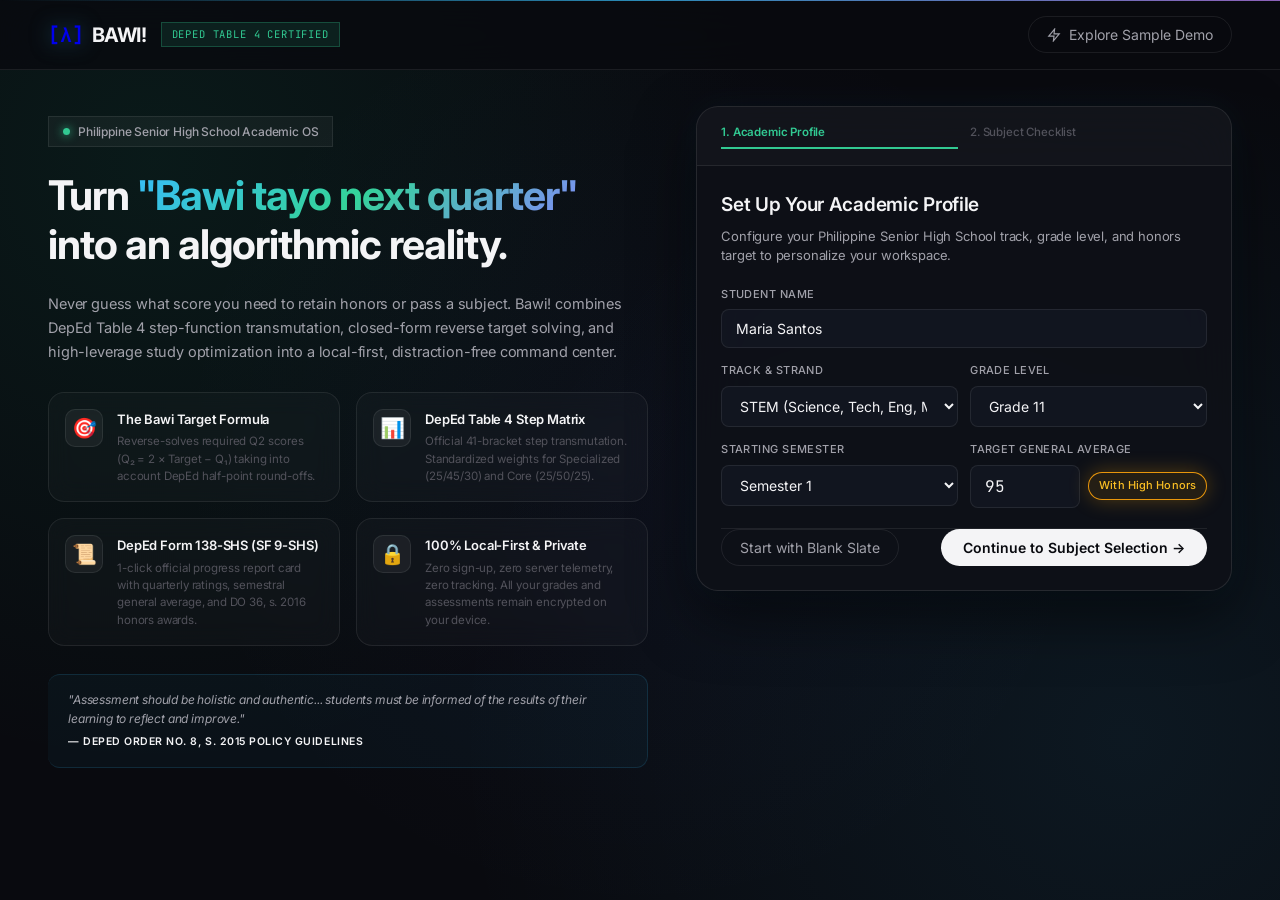
==== Bawi!/welcome.html @ 33895767 "fix(intro): separate welcome page into dedicated welcome.html to eliminate FOUC flash and prevent in" ====
<!DOCTYPE html>
<html lang="en" data-theme="dark">
<head>
  <meta charset="UTF-8">
  <meta name="viewport" content="width=device-width, initial-scale=1.0, maximum-scale=1.0, user-scalable=no">
  <title>Welcome to Bawi! // Philippine Senior High School Academic OS</title>
  <meta name="description" content="Bawi! is a local-first, distraction-free academic operating system for Philippine Senior High School students. Featuring DepEd Table 4 transmutation, target simulation, and honors optimization.">
  <meta name="theme-color" content="#090A0F">

  <!-- Google Fonts: Inter Display, Inter & JetBrains Mono -->
  <link rel="preconnect" href="https://fonts.googleapis.com">
  <link rel="preconnect" href="https://fonts.gstatic.com" crossorigin>
  <link href="https://fonts.googleapis.com/css2?family=Inter:wght@300;400;500;600;700&family=JetBrains+Mono:wght@400;500;600&display=swap" rel="stylesheet">

  <!-- Stylesheets -->
  <link rel="stylesheet" href="css/tokens.css?v=3.1">
  <link rel="stylesheet" href="css/style.css?v=3.1">
  <link rel="manifest" href="manifest.json">
</head>
<body class="intro-active">

  <!-- Top Ambient Prismatic Light Streak -->
  <div class="prismatic-pulse-bar"></div>

  <!-- Standalone Intro Page & Split-Screen Command Center (Concept A) -->
  <div class="intro-page-wrapper" id="introPage" style="position:relative; width:100%; min-height:100vh;">
    <!-- Top Navbar inside Intro -->
    <header class="intro-navbar">
      <div class="intro-brand-row">
        <a href="welcome.html" class="intro-logo-pill" style="text-decoration:none;">
          <span class="symbol">[λ]</span>
          <span class="brand-title">Bawi!</span>
        </a>
        <span class="intro-deped-tag">DepEd Table 4 Certified</span>
      </div>

      <div class="intro-nav-actions">
        <button class="btn-ghost" onclick="WelcomeApp.exploreDemo()" title="Load Maria Santos (STEM Track) sample workspace">
          <svg width="14" height="14" viewBox="0 0 24 24" fill="none" stroke="currentColor" stroke-width="2"><polygon points="13 2 3 14 12 14 11 22 21 10 12 10 13 2"/></svg>
          <span>Explore Sample Demo</span>
        </button>
        <button class="btn-primary" id="introReturnToDashboardBtn" style="display:none;" onclick="WelcomeApp.returnToDashboard()">
          <span>Return to Dashboard →</span>
        </button>
      </div>
    </header>

    <!-- Split-Screen Body Container -->
    <main class="intro-split-container">
      <!-- Left Pane: Brand, Value Pillars, & Pedagogical Context -->
      <section class="intro-left-pane">
        <div class="intro-hero-badge">
          <span class="pulse-dot"></span>
          <span>Philippine Senior High School Academic OS</span>
        </div>

        <h1 class="intro-hero-title">
          Turn <span class="gradient-text">"Bawi tayo next quarter"</span> into an algorithmic reality.
        </h1>

        <p class="intro-hero-desc">
          Never guess what score you need to retain honors or pass a subject. Bawi! combines DepEd Table 4 step-function transmutation, closed-form reverse target solving, and high-leverage study optimization into a local-first, distraction-free command center.
        </p>

        <!-- 4 Key Pillars Grid -->
        <div class="intro-features-grid">
          <div class="intro-feature-card">
            <div class="intro-feature-icon">🎯</div>
            <div class="intro-feature-content">
              <div class="intro-feature-title">The Bawi Target Formula</div>
              <div class="intro-feature-text">
                Reverse-solves required Q2 scores (Q₂ = 2 × Target − Q₁) taking into account DepEd half-point round-offs.
              </div>
            </div>
          </div>

          <div class="intro-feature-card">
            <div class="intro-feature-icon">📊</div>
            <div class="intro-feature-content">
              <div class="intro-feature-title">DepEd Table 4 Step Matrix</div>
              <div class="intro-feature-text">
                Official 41-bracket step transmutation. Standardized weights for Specialized (25/45/30) and Core (25/50/25).
              </div>
            </div>
          </div>

          <div class="intro-feature-card">
            <div class="intro-feature-icon">📜</div>
            <div class="intro-feature-content">
              <div class="intro-feature-title">DepEd Form 138-SHS (SF 9-SHS)</div>
              <div class="intro-feature-text">
                1-click official progress report card with quarterly ratings, semestral general average, and DO 36, s. 2016 honors awards.
              </div>
            </div>
          </div>

          <div class="intro-feature-card">
            <div class="intro-feature-icon">🔒</div>
            <div class="intro-feature-content">
              <div class="intro-feature-title">100% Local-First & Private</div>
              <div class="intro-feature-text">
                Zero sign-up, zero server telemetry, zero tracking. All your grades and assessments remain encrypted on your device.
              </div>
            </div>
          </div>
        </div>

        <!-- DepEd Policy Citation Card -->
        <div class="intro-quote-card">
          <div class="intro-quote-text">
            "Assessment should be holistic and authentic... students must be informed of the results of their learning to reflect and improve."
          </div>
          <div class="intro-quote-author">— DepEd Order No. 8, s. 2015 Policy Guidelines</div>
        </div>
      </section>

      <!-- Right Pane: Integrated Setup Console -->
      <section class="intro-right-pane">
        <div class="intro-wizard-card">
          <!-- Step Progress Tabs -->
          <div class="onboarding-progress-bar">
            <div class="onboarding-step-indicator active" id="onboardingStepIndicator1" onclick="WelcomeApp.goToStep(1)">1. Academic Profile</div>
            <div class="onboarding-step-indicator" id="onboardingStepIndicator2" onclick="WelcomeApp.goToStep(2)">2. Subject Checklist</div>
          </div>

          <!-- Step 1: Profile & Strand Selection -->
          <div class="onboarding-step-content" id="onboardingStep1">
            <div class="onboarding-header">
              <h2 class="onboarding-title">Set Up Your Academic Profile</h2>
              <p class="onboarding-subtitle">Configure your Philippine Senior High School track, grade level, and honors target to personalize your workspace.</p>
            </div>

            <div class="form-group" style="margin-bottom:14px;">
              <label class="form-label">Student Name</label>
              <input type="text" class="form-input" id="onboardStudentName" placeholder="e.g. Maria Santos" value="Maria Santos">
            </div>

            <div style="display:grid; grid-template-columns: 1fr 1fr; gap:12px; margin-bottom:14px;">
              <div class="form-group">
                <label class="form-label">Track & Strand</label>
                <select class="form-select" id="onboardStrandSelect" onchange="WelcomeApp.onStrandChange()">
                  <option value="STEM">STEM (Science, Tech, Eng, Math)</option>
                  <option value="ABM">ABM (Accountancy, Business & Management)</option>
                  <option value="HUMSS">HUMSS (Humanities & Social Sciences)</option>
                  <option value="GAS">GAS (General Academic Strand)</option>
                  <option value="TVL">TVL (Technical-Vocational-Livelihood)</option>
                  <option value="Arts">Arts and Design Track</option>
                  <option value="Sports">Sports Track</option>
                </select>
              </div>
              <div class="form-group">
                <label class="form-label">Grade Level</label>
                <select class="form-select" id="onboardGradeLevel">
                  <option value="Grade 11">Grade 11</option>
                  <option value="Grade 12">Grade 12</option>
                </select>
              </div>
            </div>

            <div style="display:grid; grid-template-columns: 1fr 1fr; gap:12px; margin-bottom:18px;">
              <div class="form-group">
                <label class="form-label">Starting Semester</label>
                <select class="form-select" id="onboardSemesterSelect" onchange="WelcomeApp.onStrandChange()">
                  <option value="Semester 1">Semester 1</option>
                  <option value="Semester 2">Semester 2</option>
                </select>
              </div>
              <div class="form-group">
                <label class="form-label">Target General Average</label>
                <div style="display:flex; gap:8px; align-items:center;">
                  <input type="number" class="form-input mono-input" id="onboardTargetAverage" min="75" max="100" step="0.5" value="95" oninput="WelcomeApp.updateHonorsPreview()">
                  <span class="honors-badge-pill badge-high-honors" id="onboardHonorsBadge" style="font-size:11px; white-space:nowrap; padding:4px 10px;">With High Honors</span>
                </div>
              </div>
            </div>

            <div class="modal-footer" style="padding:0; margin-top:20px; display:flex; justify-content:space-between; align-items:center;">
              <button class="btn-ghost" onclick="WelcomeApp.startBlank()">Start with Blank Slate</button>
              <button class="btn-primary" onclick="WelcomeApp.goToStep(2)">
                Continue to Subject Selection →
              </button>
            </div>
          </div>

          <!-- Step 2: Multi-Select Subject Checklist -->
          <div class="onboarding-step-content" id="onboardingStep2" style="display:none;">
            <div class="onboarding-header">
              <div style="display:flex; justify-content:space-between; align-items:flex-start; flex-wrap:wrap; gap:12px;">
                <div>
                  <h2 class="onboarding-title">Select Your Enrolled Subjects</h2>
                  <p class="onboarding-subtitle">Check off only the subjects on your school schedule. Official DepEd weights will apply automatically.</p>
                </div>
                <div class="onboarding-selected-badge" id="onboardingSelectedCounter">
                  <span id="onboardingSelectedCount">0</span> Subjects Selected
                </div>
              </div>
            </div>

            <!-- Filter & Search Toolbar -->
            <div class="checklist-toolbar">
              <div class="checklist-search-box">
                <svg width="14" height="14" viewBox="0 0 24 24" fill="none" stroke="currentColor" stroke-width="2"><circle cx="11" cy="11" r="8"/><path d="m21 21-4.35-4.35"/></svg>
                <input type="text" class="checklist-search-input" id="onboardingChecklistSearch" placeholder="Filter subjects (e.g. 'Calculus', 'Oral', 'Science')..." oninput="WelcomeApp.filterChecklist()">
              </div>
              <div style="display:flex; gap:8px;">
                <button class="btn-ghost" style="font-size:11.5px; padding:4px 10px;" onclick="WelcomeApp.selectStrandRecommended()">Select Strand Typical Load</button>
                <button class="btn-ghost" style="font-size:11.5px; padding:4px 10px;" onclick="WelcomeApp.clearAllChecklist()">Clear All</button>
              </div>
            </div>

            <!-- Checklist scroll container -->
            <div class="checklist-scroll-area" id="onboardingChecklistContainer">
              <!-- Populated dynamically: Specialized, Core, Applied -->
            </div>

            <!-- Custom Subject Quick-Add Drawer -->
            <div class="custom-subject-drawer" id="onboardCustomDrawer">
              <button class="custom-subject-toggle-btn" onclick="WelcomeApp.toggleCustomDrawer()">
                <span>+ Add Institutional / School-Specific Subject</span>
                <span id="customDrawerArrow">▼</span>
              </button>
              <div class="custom-subject-form" id="onboardCustomForm" style="display:none; margin-top:10px;">
                <div style="display:grid; grid-template-columns: 2fr 1fr; gap:10px; margin-bottom:8px;">
                  <input type="text" class="form-input" id="onboardCustomName" placeholder="Subject Name (e.g. Christian Living / Robotics)">
                  <select class="form-select" id="onboardCustomClassification">
                    <option value="Specialized">Specialized (25/45/30)</option>
                    <option value="Core">Core Curriculum (25/50/25)</option>
                    <option value="Applied">Applied Track (25/50/25)</option>
                  </select>
                </div>
                <button class="btn-ghost" style="font-size:11px; padding:4px 12px;" onclick="WelcomeApp.addCustomSubject()">+ Add to Checklist</button>
              </div>
            </div>

            <div class="modal-footer" style="padding:0; margin-top:20px; display:flex; justify-content:space-between; align-items:center;">
              <button class="btn-ghost" onclick="WelcomeApp.goToStep(1)">← Back to Profile</button>
              <button class="btn-primary" id="onboardSubmitBtn" onclick="WelcomeApp.launchOS()">
                Launch Academic OS 🚀
              </button>
            </div>
          </div>
        </div>
      </section>
    </main>
  </div>

  <!-- Toast Notification Container -->
  <div class="toast-container" id="toastContainer"></div>

  <!-- Scripts -->
  <script src="js/deped-data.js"></script>
  <script src="js/store.js"></script>
  <script src="js/audio.js"></script>
  <script src="js/welcome.js"></script>
</body>
</html>
---- Bawi!/css/tokens.css ----
/* ==========================================================================
   LUMINA // Senior High School Target Grade & Transmuted Grade OS
   Design System Tokens — Linear & Attio-Inspired Hyper-Minimalism
   ========================================================================== */

:root {
  /* Canvas & Glass Surfaces (Dark Mode Default) */
  --canvas-base: #090A0F;
  --canvas-surface: #0e1017;
  --glass-panel: rgba(18, 20, 29, 0.65);
  --glass-card: rgba(26, 29, 42, 0.45);
  --glass-card-hover: rgba(36, 40, 58, 0.60);
  --glass-elevated: rgba(30, 34, 50, 0.75);
  --glass-subtle: rgba(255, 255, 255, 0.03);
  
  /* 1px Hairline Borders */
  --border-hairline: rgba(255, 255, 255, 0.08);
  --border-hairline-hover: rgba(255, 255, 255, 0.16);
  --border-hairline-focus: rgba(255, 255, 255, 0.28);
  --border-subtle: rgba(255, 255, 255, 0.04);
  
  /* Typography Colors */
  --text-primary: #F4F4F6;
  --text-secondary: #A1A1AA;
  --text-tertiary: #52525B;
  --text-quaternary: #3F3F46;
  --text-inverse: #090A0F;

  /* Component Accents (DepEd SHS Tripartite Grading) */
  --ww-accent: rgba(96, 165, 250, 0.95);
  --ww-accent-glow: rgba(96, 165, 250, 0.25);
  --ww-accent-bg: rgba(96, 165, 250, 0.10);
  --ww-accent-border: rgba(96, 165, 250, 0.25);

  --pt-accent: rgba(168, 85, 247, 0.95);
  --pt-accent-glow: rgba(168, 85, 247, 0.25);
  --pt-accent-bg: rgba(168, 85, 247, 0.10);
  --pt-accent-border: rgba(168, 85, 247, 0.25);

  --qa-accent: rgba(244, 63, 94, 0.95);
  --qa-accent-glow: rgba(244, 63, 94, 0.25);
  --qa-accent-bg: rgba(244, 63, 94, 0.10);
  --qa-accent-border: rgba(244, 63, 94, 0.25);

  /* Status & Honors Accents */
  --status-emerald: rgba(52, 211, 153, 0.95);
  --status-emerald-glow: rgba(52, 211, 153, 0.30);
  --status-emerald-bg: rgba(52, 211, 153, 0.10);

  --status-amber: rgba(245, 158, 11, 0.95);
  --status-amber-glow: rgba(245, 158, 11, 0.30);
  --status-amber-bg: rgba(245, 158, 11, 0.10);

  --status-rose: rgba(244, 63, 94, 0.95);
  --status-rose-glow: rgba(244, 63, 94, 0.30);
  --status-rose-bg: rgba(244, 63, 94, 0.10);

  --status-opal-1: #38bdf8;
  --status-opal-2: #c084fc;
  --status-opal-3: #f472b6;

  --blur-panel: blur(20px) saturate(180%);
  --blur-card: blur(16px) saturate(180%);
  --blur-modal: blur(16px) saturate(180%);

  /* Border Radii */
  --radius-xs: 4px;
  --radius-sm: 8px;
  --radius-md: 12px;
  --radius-lg: 16px;
  --radius-xl: 22px;
  --radius-pill: 9999px;

  /* Typography Scales */
  --font-sans: 'Inter', -apple-system, BlinkMacSystemFont, "Segoe UI", Roboto, sans-serif;
  --font-display: 'Inter Display', 'Inter', -apple-system, sans-serif;
  --font-mono: 'Geist Mono', 'JetBrains Mono', ui-monospace, SFMono-Regular, monospace;

  /* Spring Physics Timing */
  --spring-micro: all 0.22s cubic-bezier(0.16, 1, 0.3, 1);
  --spring-smooth: all 0.35s cubic-bezier(0.16, 1, 0.3, 1);
  --spring-modal: transform 0.4s cubic-bezier(0.16, 1, 0.3, 1), opacity 0.3s ease;
  
  /* Shadow Elevation */
  --shadow-subtle: 0 4px 20px -2px rgba(0, 0, 0, 0.35);
  --shadow-elevated: 0 12px 36px -4px rgba(0, 0, 0, 0.55);
  --shadow-bloom: 0 0 30px rgba(52, 211, 153, 0.35);
}

/* Light Theme Variables (Crystalline Clean Alabaster) */
[data-theme="light"] {
  --canvas-base: #F8F9FC;
  --canvas-surface: #EFF1F7;
  --glass-panel: rgba(255, 255, 255, 0.80);
  --glass-card: rgba(255, 255, 255, 0.65);
  --glass-card-hover: rgba(255, 255, 255, 0.90);
  --glass-elevated: rgba(255, 255, 255, 0.95);
  --glass-subtle: rgba(0, 0, 0, 0.02);

  --border-hairline: rgba(0, 0, 0, 0.08);
  --border-hairline-hover: rgba(0, 0, 0, 0.16);
  --border-hairline-focus: rgba(0, 0, 0, 0.28);
  --border-subtle: rgba(0, 0, 0, 0.04);

  --text-primary: #0F1117;
  --text-secondary: #52525B;
  --text-tertiary: #A1A1AA;
  --text-quaternary: #D4D4D8;
  --text-inverse: #F4F4F6;

  --ww-accent: rgba(37, 99, 235, 0.95);
  --ww-accent-glow: rgba(37, 99, 235, 0.18);
  --ww-accent-bg: rgba(37, 99, 235, 0.08);
  --ww-accent-border: rgba(37, 99, 235, 0.20);

  --pt-accent: rgba(147, 51, 234, 0.95);
  --pt-accent-glow: rgba(147, 51, 234, 0.18);
  --pt-accent-bg: rgba(147, 51, 234, 0.08);
  --pt-accent-border: rgba(147, 51, 234, 0.20);

  --qa-accent: rgba(225, 29, 72, 0.95);
  --qa-accent-glow: rgba(225, 29, 72, 0.18);
  --qa-accent-bg: rgba(225, 29, 72, 0.08);
  --qa-accent-border: rgba(225, 29, 72, 0.20);

  --status-emerald: rgba(16, 185, 129, 0.95);
  --status-emerald-glow: rgba(16, 185, 129, 0.20);
  --status-emerald-bg: rgba(16, 185, 129, 0.08);

  --status-amber: rgba(217, 119, 6, 0.95);
  --status-amber-glow: rgba(217, 119, 6, 0.20);
  --status-amber-bg: rgba(217, 119, 6, 0.08);

  --status-rose: rgba(225, 29, 72, 0.95);
  --status-rose-glow: rgba(225, 29, 72, 0.20);
  --status-rose-bg: rgba(225, 29, 72, 0.08);

  --shadow-subtle: 0 4px 20px -2px rgba(0, 0, 0, 0.06);
  --shadow-elevated: 0 12px 36px -4px rgba(0, 0, 0, 0.12);
  --shadow-bloom: 0 0 25px rgba(16, 185, 129, 0.25);
}
---- Bawi!/css/style.css ----
/* ==========================================================================
   LUMINA // Core Stylesheet
   Linear & Attio-Inspired Hyper-Minimalism, Frosted Glass, 1px Hairlines
   ========================================================================== */

@import url('./tokens.css');

/* Universal Reset & Optical Polish */
*, *::before, *::after {
  box-sizing: border-box;
  margin: 0;
  padding: 0;
  -webkit-font-smoothing: antialiased;
  -moz-osx-font-smoothing: grayscale;
}

html, body {
  background-color: var(--canvas-base);
  color: var(--text-primary);
  font-family: var(--font-sans);
  font-size: 16px;
  line-height: 1.6;
  font-weight: 400;
  min-height: 100vh;
  letter-spacing: -0.01em;
  overflow-x: hidden;
  transition: background-color 0.3s ease, color 0.3s ease;
}

/* Custom Sleek Scrollbar */
* {
  scrollbar-width: thin;
  scrollbar-color: rgba(255, 255, 255, 0.16) transparent;
}

::-webkit-scrollbar {
  width: 8px;
  height: 8px;
}

::-webkit-scrollbar-track {
  background: transparent;
}

::-webkit-scrollbar-thumb {
  background: rgba(255, 255, 255, 0.16);
  border-radius: var(--radius-pill);
}

::-webkit-scrollbar-thumb:hover {
  background: rgba(255, 255, 255, 0.32);
}

/* Background Subtle Mesh Glow */
body::before {
  content: '';
  position: fixed;
  top: 0;
  left: 50%;
  transform: translateX(-50%);
  width: 1000px;
  height: 500px;
  background: radial-gradient(circle at 50% 0%, rgba(96, 165, 250, 0.05) 0%, rgba(168, 85, 247, 0.04) 40%, transparent 80%);
  pointer-events: none;
  z-index: 0;
}

/* Ambient Prismatic Top Pulse Streak */
.prismatic-pulse-bar {
  position: fixed;
  top: 0;
  left: 0;
  right: 0;
  height: 1px;
  background: linear-gradient(90deg, transparent, rgba(56, 189, 248, 0.9), rgba(192, 132, 252, 0.9), rgba(244, 114, 182, 0.9), transparent);
  background-size: 200% 100%;
  animation: pulseStreak 4s linear infinite;
  z-index: 9999;
  opacity: 0.8;
}

@keyframes pulseStreak {
  0% { background-position: 100% 0; }
  100% { background-position: -100% 0; }
}

/* Base Typographic Hierarchy */
h1, h2, h3, h4, .font-display {
  font-family: var(--font-display);
  font-weight: 300;
  letter-spacing: -0.025em;
  color: var(--text-primary);
}

.mono {
  font-family: var(--font-mono);
  font-feature-settings: "tnum" 1, "zero" 1;
}

/* ==========================================================================
   Header & Glass Navigation Shell
   ========================================================================== */

.app-shell {
  display: flex;
  flex-direction: column;
  min-height: 100vh;
  position: relative;
  z-index: 1;
}

.top-header {
  position: sticky;
  top: 0;
  height: 48px;
  background: var(--glass-panel);
  backdrop-filter: var(--blur-panel);
  -webkit-backdrop-filter: var(--blur-panel);
  border-bottom: 1px solid var(--border-hairline);
  display: flex;
  align-items: center;
  justify-content: space-between;
  padding: 0 24px;
  z-index: 100;
}

.header-left {
  display: flex;
  align-items: center;
  gap: 12px;
}

.brand-monogram {
  font-family: var(--font-display);
  font-weight: 300;
  font-size: 18px;
  color: var(--text-primary);
  display: flex;
  align-items: center;
  gap: 6px;
  cursor: pointer;
  user-select: none;
}

.brand-monogram .symbol {
  color: var(--status-emerald);
  font-weight: 400;
}

.brand-title {
  font-size: 12px;
  font-weight: 400;
  letter-spacing: 0.08em;
  text-transform: uppercase;
  color: var(--text-secondary);
}

.header-divider {
  width: 1px;
  height: 14px;
  background: var(--border-hairline);
}

.semester-badge {
  font-size: 11px;
  color: var(--text-secondary);
  background: var(--glass-subtle);
  border: 1px solid var(--border-subtle);
  padding: 2px 8px;
  border-radius: var(--radius-pill);
  cursor: pointer;
  transition: var(--spring-micro);
}

.semester-badge:hover {
  color: var(--text-primary);
  border-color: var(--border-hairline-hover);
}

/* Navigation Segmented Glass Pill Bar */
.nav-pill-container {
  display: flex;
  align-items: center;
  background: var(--glass-card);
  border: 1px solid var(--border-hairline);
  padding: 2px;
  border-radius: var(--radius-pill);
  position: relative;
}

.nav-tab-btn {
  background: transparent;
  border: none;
  color: var(--text-secondary);
  font-family: var(--font-sans);
  font-size: 12px;
  font-weight: 400;
  padding: 5px 14px;
  border-radius: var(--radius-pill);
  cursor: pointer;
  transition: var(--spring-micro);
  position: relative;
  z-index: 2;
  white-space: nowrap;
  display: flex;
  align-items: center;
  gap: 6px;
}

.nav-tab-btn:hover {
  color: var(--text-primary);
}

.nav-tab-btn.active {
  color: var(--text-primary);
  font-weight: 500;
}

.nav-pill-indicator {
  position: absolute;
  top: 2px;
  bottom: 2px;
  background: var(--glass-card-hover);
  border: 1px solid var(--border-hairline-hover);
  border-radius: var(--radius-pill);
  transition: var(--spring-smooth);
  z-index: 1;
  pointer-events: none;
}

/* Header Right Actions */
.header-right {
  display: flex;
  align-items: center;
  gap: 10px;
}

.header-badge {
  font-size: 11px;
  padding: 3px 10px;
  border-radius: var(--radius-pill);
  background: var(--glass-subtle);
  border: 1px solid var(--border-hairline);
  color: var(--text-secondary);
  display: flex;
  align-items: center;
  gap: 6px;
  cursor: pointer;
  transition: var(--spring-micro);
}

.header-badge:hover {
  color: var(--text-primary);
  border-color: var(--border-hairline-hover);
}

.header-badge .dot {
  width: 6px;
  height: 6px;
  border-radius: 50%;
  background: var(--status-emerald);
}

.icon-btn {
  width: 28px;
  height: 28px;
  border-radius: 50%;
  background: var(--glass-subtle);
  border: 1px solid var(--border-hairline);
  color: var(--text-secondary);
  display: flex;
  align-items: center;
  justify-content: center;
  cursor: pointer;
  transition: var(--spring-micro);
  padding: 0;
}

.icon-btn:hover {
  background: var(--glass-card-hover);
  color: var(--text-primary);
  border-color: var(--border-hairline-hover);
  transform: scale(1.04);
}

.cmd-k-trigger {
  font-family: var(--font-mono);
  font-size: 11px;
  background: var(--glass-subtle);
  border: 1px solid var(--border-hairline);
  color: var(--text-secondary);
  padding: 3px 8px;
  border-radius: var(--radius-sm);
  cursor: pointer;
  display: flex;
  align-items: center;
  gap: 6px;
  transition: var(--spring-micro);
}

.cmd-k-trigger:hover {
  color: var(--text-primary);
  border-color: var(--border-hairline-hover);
}

.cmd-k-trigger kbd {
  font-size: 10px;
  background: rgba(255, 255, 255, 0.08);
  padding: 1px 4px;
  border-radius: 3px;
}

/* ==========================================================================
   Main View Container & Layout
   ========================================================================== */

.main-content {
  flex: 1;
  min-width: 0;
  width: 100%;
  box-sizing: border-box;
  padding: 32px 32px 64px;
}

.tab-view {
  display: none;
  width: 100%;
  max-width: 1680px;
  margin: 0 auto;
  animation: fadeIn 0.3s cubic-bezier(0.16, 1, 0.3, 1);
}

.tab-view.active {
  display: block;
}

@keyframes fadeIn {
  from {
    opacity: 0;
    transform: translateY(4px);
  }
  to {
    opacity: 1;
    transform: translateY(0);
  }
}

/* Common Section Header */
.section-header-row {
  display: flex;
  align-items: flex-end;
  justify-content: space-between;
  margin-bottom: 28px;
  gap: 16px;
}

.section-title {
  font-size: 32px;
  font-weight: 500;
  letter-spacing: -0.025em;
  color: var(--text-primary);
  display: flex;
  align-items: center;
  gap: 12px;
}

.section-subtitle {
  font-size: 16px;
  color: var(--text-secondary);
  margin-top: 6px;
  font-weight: 400;
}

/* Glass Surface Cards */
.glass-card {
  background: var(--glass-card);
  backdrop-filter: var(--blur-card);
  -webkit-backdrop-filter: var(--blur-card);
  border: 1px solid var(--border-hairline);
  border-radius: var(--radius-lg);
  padding: 24px;
  position: relative;
  transition: var(--spring-micro);
}

.glass-card.interactive:hover {
  background: var(--glass-card-hover);
  border-color: var(--border-hairline-hover);
  transform: translateY(-2px) scale(1.004);
  box-shadow: var(--shadow-subtle);
}

/* ==========================================================================
   Tab 1: Executive Analytics Dashboard
   ========================================================================== */

.dashboard-hero-grid {
  display: grid;
  grid-template-columns: 1.4fr 1fr;
  gap: 20px;
  margin-bottom: 24px;
}

.hero-gpa-card {
  display: flex;
  flex-direction: column;
  justify-content: space-between;
  padding: 32px;
  position: relative;
  overflow: hidden;
}

.hero-gpa-card::after {
  content: '';
  position: absolute;
  top: -60px;
  right: -60px;
  width: 220px;
  height: 220px;
  background: radial-gradient(circle, var(--status-emerald-glow) 0%, transparent 70%);
  pointer-events: none;
  filter: blur(20px);
}

.hero-metric-label {
  font-size: 13px;
  font-weight: 500;
  text-transform: uppercase;
  letter-spacing: 0.08em;
  color: var(--text-secondary);
  display: flex;
  align-items: center;
  justify-content: space-between;
}

.hero-gpa-number-row {
  display: flex;
  align-items: baseline;
  gap: 18px;
  margin: 18px 0 24px;
}

.display-hero-gpa {
  font-family: var(--font-display);
  font-size: 60px;
  font-weight: 400;
  line-height: 1;
  letter-spacing: -0.04em;
  color: var(--text-primary);
}

.initial-gpa-readout {
  font-size: 16px;
  color: var(--text-secondary);
  font-family: var(--font-mono);
}

.initial-gpa-readout span {
  color: var(--text-primary);
}

/* Honors Distinction Badges */
.honors-badge-pill {
  display: inline-flex;
  align-items: center;
  gap: 10px;
  padding: 8px 18px;
  border-radius: var(--radius-pill);
  font-size: 14px;
  font-weight: 500;
  letter-spacing: 0.01em;
  border: 1px solid var(--border-hairline);
  background: var(--glass-subtle);
  transition: var(--spring-smooth);
}

.honors-badge-pill.badge-highest-honors {
  background: linear-gradient(135deg, rgba(56, 189, 248, 0.15), rgba(192, 132, 252, 0.20), rgba(244, 114, 182, 0.15));
  border-color: rgba(192, 132, 252, 0.4);
  color: #f1f5f9;
  box-shadow: 0 0 20px rgba(192, 132, 252, 0.25);
}

.honors-badge-pill.badge-high-honors {
  background: var(--status-amber-bg);
  border-color: var(--status-amber);
  color: #fbbf24;
  box-shadow: 0 0 20px var(--status-amber-glow);
}

.honors-badge-pill.badge-honors {
  background: var(--status-emerald-bg);
  border-color: var(--status-emerald);
  color: #34d399;
  box-shadow: 0 0 20px var(--status-emerald-glow);
}

.honors-badge-pill.badge-standing {
  background: var(--glass-subtle);
  border-color: var(--border-hairline);
  color: var(--text-secondary);
}

/* Honors Proximity Delta Meter Card */
.proximity-meter-card {
  display: flex;
  flex-direction: column;
  justify-content: space-between;
  padding: 28px;
}

.proximity-delta-readout {
  font-size: 15px;
  font-weight: 400;
  color: var(--text-primary);
  margin: 12px 0 16px;
  line-height: 1.4;
}

.proximity-delta-readout strong {
  font-family: var(--font-mono);
  color: var(--status-amber);
  font-weight: 500;
}

.gauge-track {
  width: 100%;
  height: 6px;
  background: var(--glass-subtle);
  border: 1px solid var(--border-hairline);
  border-radius: var(--radius-pill);
  overflow: hidden;
  position: relative;
}

.gauge-fill {
  height: 100%;
  border-radius: var(--radius-pill);
  background: linear-gradient(90deg, var(--status-emerald), var(--status-amber));
  transition: width 0.6s cubic-bezier(0.16, 1, 0.3, 1);
}

/* High-Leverage Study Allocator Card */
.leverage-card {
  margin-bottom: 24px;
  border-left: 2px solid var(--status-emerald);
  background: linear-gradient(135deg, rgba(52, 211, 153, 0.05) 0%, var(--glass-card) 60%);
}

.leverage-header {
  display: flex;
  align-items: center;
  justify-content: space-between;
  margin-bottom: 10px;
}

.leverage-tag {
  font-size: 11px;
  font-weight: 500;
  text-transform: uppercase;
  letter-spacing: 0.06em;
  color: var(--status-emerald);
  display: flex;
  align-items: center;
  gap: 6px;
}

.leverage-desc {
  font-size: 13px;
  color: var(--text-primary);
  line-height: 1.5;
}

/* Subject Health Grid */
.dashboard-subjects-grid {
  display: grid;
  grid-template-columns: repeat(auto-fill, minmax(280px, 1fr));
  gap: 16px;
}

.mini-subject-card {
  padding: 18px;
  display: flex;
  flex-direction: column;
  justify-content: space-between;
  cursor: pointer;
}

.mini-card-top {
  display: flex;
  align-items: flex-start;
  justify-content: space-between;
  margin-bottom: 14px;
}

.mini-subject-title {
  font-size: 14px;
  font-weight: 400;
  color: var(--text-primary);
  line-height: 1.3;
  margin-right: 8px;
}

.mini-subject-strand {
  font-size: 10px;
  text-transform: uppercase;
  color: var(--text-secondary);
  letter-spacing: 0.04em;
  margin-top: 2px;
}

.mini-subject-grade {
  font-family: var(--font-display);
  font-size: 26px;
  font-weight: 300;
  color: var(--text-primary);
  line-height: 1;
}

.mini-sparkline-box {
  height: 28px;
  width: 100%;
  margin: 10px 0;
}

.mini-card-bottom {
  display: flex;
  align-items: center;
  justify-content: space-between;
  font-size: 11px;
  color: var(--text-secondary);
  padding-top: 10px;
  border-top: 1px solid var(--border-subtle);
}

/* ==========================================================================
   Tab 2: The Pipeline (Subjects Hub & Management)
   ========================================================================== */

.pipeline-toolbar {
  display: flex;
  align-items: center;
  justify-content: space-between;
  margin-bottom: 20px;
  flex-wrap: wrap;
  gap: 12px;
}

.filter-chip-group {
  display: flex;
  align-items: center;
  gap: 6px;
}

.filter-chip {
  background: var(--glass-card);
  border: 1px solid var(--border-hairline);
  color: var(--text-secondary);
  padding: 6px 16px;
  border-radius: var(--radius-pill);
  font-size: 14px;
  cursor: pointer;
  transition: var(--spring-micro);
}

.filter-chip:hover {
  color: var(--text-primary);
  border-color: var(--border-hairline-hover);
}

.filter-chip.active {
  background: var(--glass-card-hover);
  color: var(--text-primary);
  border-color: var(--border-hairline-focus);
}

.btn-primary {
  background: var(--text-primary);
  color: var(--text-inverse);
  border: none;
  font-family: var(--font-sans);
  font-size: 14px;
  font-weight: 600;
  padding: 10px 22px;
  border-radius: var(--radius-pill);
  cursor: pointer;
  display: inline-flex;
  align-items: center;
  gap: 8px;
  transition: var(--spring-micro);
}

.btn-primary:hover {
  transform: translateY(-1px);
  box-shadow: 0 4px 14px rgba(255, 255, 255, 0.22);
}

.btn-ghost {
  background: transparent;
  color: var(--text-secondary);
  border: 1px solid var(--border-hairline);
  font-family: var(--font-sans);
  font-size: 14px;
  padding: 9px 18px;
  border-radius: var(--radius-pill);
  cursor: pointer;
  display: inline-flex;
  align-items: center;
  gap: 8px;
  transition: var(--spring-micro);
}

.btn-ghost:hover {
  color: var(--text-primary);
  border-color: var(--border-hairline-hover);
  background: var(--glass-subtle);
}

.pipeline-grid {
  display: grid;
  grid-template-columns: repeat(auto-fill, minmax(400px, 1fr));
  gap: 24px;
}

.pipeline-subject-card {
  padding: 28px;
  border-radius: var(--radius-xl);
  cursor: pointer;
}

.pipeline-card-header {
  display: flex;
  align-items: flex-start;
  justify-content: space-between;
  margin-bottom: 16px;
}

.pipeline-subject-title {
  font-size: 20px;
  font-weight: 500;
  color: var(--text-primary);
  letter-spacing: -0.015em;
  margin-bottom: 6px;
}

.pipeline-meta-row {
  display: flex;
  align-items: center;
  gap: 8px;
}

.category-tag {
  font-size: 12px;
  font-weight: 500;
  text-transform: uppercase;
  letter-spacing: 0.05em;
  padding: 3px 8px;
  border-radius: var(--radius-xs);
  background: var(--glass-subtle);
  border: 1px solid var(--border-subtle);
  color: var(--text-secondary);
}

/* Tripartite Weight Bar (WW, PT, QA) */
.tripartite-bar {
  display: flex;
  height: 4px;
  width: 100%;
  border-radius: var(--radius-pill);
  overflow: hidden;
  margin: 16px 0;
  background: var(--border-hairline);
}

.tripartite-segment {
  height: 100%;
  transition: width 0.4s ease;
}

.tripartite-segment.ww {
  background: var(--ww-accent);
}

.tripartite-segment.pt {
  background: var(--pt-accent);
}

.tripartite-segment.qa {
  background: var(--qa-accent);
}

.tripartite-labels {
  display: flex;
  justify-content: space-between;
  font-size: 10px;
  color: var(--text-secondary);
  font-family: var(--font-mono);
  margin-bottom: 16px;
}

.tripartite-labels .indicator {
  display: inline-block;
  width: 6px;
  height: 6px;
  border-radius: 50%;
  margin-right: 4px;
}

.tripartite-labels .indicator.ww { background: var(--ww-accent); }
.tripartite-labels .indicator.pt { background: var(--pt-accent); }
.tripartite-labels .indicator.qa { background: var(--qa-accent); }

.pipeline-metrics-row {
  display: flex;
  align-items: flex-end;
  justify-content: space-between;
  padding-top: 14px;
  border-top: 1px solid var(--border-hairline);
}

.pipeline-tg-box {
  display: flex;
  align-items: baseline;
  gap: 8px;
}

.pipeline-tg-number {
  font-family: var(--font-display);
  font-size: 34px;
  font-weight: 400;
  line-height: 1;
  color: var(--status-emerald);
}

.pipeline-raw-ig {
  font-family: var(--font-mono);
  font-size: 12px;
  color: var(--text-secondary);
}

.pipeline-subject-card.priority-focus {
  border-color: rgba(245, 158, 11, 0.45);
  box-shadow: 0 0 24px rgba(245, 158, 11, 0.12);
  background: linear-gradient(180deg, rgba(245, 158, 11, 0.05) 0%, var(--glass-card) 100%);
}

.priority-focus-badge {
  display: inline-flex;
  align-items: center;
  gap: 5px;
  font-size: 11px;
  font-weight: 500;
  padding: 3px 8px;
  border-radius: var(--radius-pill);
  background: rgba(245, 158, 11, 0.15);
  border: 1px solid rgba(245, 158, 11, 0.35);
  color: #fbbf24;
}

.target-status-pill {
  font-size: 11px;
  padding: 3px 8px;
  border-radius: var(--radius-pill);
  display: inline-flex;
  align-items: center;
  gap: 5px;
  border: 1px solid var(--border-subtle);
}

.target-status-pill.met {
  color: var(--status-emerald);
  background: var(--status-emerald-bg);
  border-color: rgba(52, 211, 153, 0.3);
}

.target-status-pill.pending {
  color: var(--text-secondary);
  background: var(--glass-subtle);
  border-color: var(--border-subtle);
}

.target-status-pill.pending {
  color: var(--status-amber);
  background: var(--status-amber-bg);
  border-color: rgba(245, 158, 11, 0.3);
}

/* ==========================================================================
   Tab 3: Dynamic Subject Deep-Dive (Tri-Pane Gradebook)
   ========================================================================== */

.subject-workspace-header {
  margin-bottom: 24px;
}

.breadcrumb-nav {
  display: flex;
  align-items: center;
  gap: 8px;
  font-size: 13px;
  color: var(--text-secondary);
  margin-bottom: 12px;
}

.breadcrumb-nav a {
  color: var(--text-secondary);
  text-decoration: none;
  cursor: pointer;
  transition: var(--spring-micro);
}

.breadcrumb-nav a:hover {
  color: var(--text-primary);
}

.breadcrumb-nav .sep {
  color: var(--text-tertiary);
}

.subject-title-row {
  display: flex;
  align-items: center;
  justify-content: space-between;
  flex-wrap: wrap;
  gap: 16px;
}

.subject-switcher-arrows {
  display: flex;
  align-items: center;
  gap: 6px;
}

.subject-stats-bar {
  display: grid;
  grid-template-columns: 1.3fr 1.1fr 1.1fr 1fr 0.9fr;
  gap: 28px;
  align-items: center;
  margin-top: 18px;
  margin-bottom: 28px;
  padding: 22px 30px;
  border-radius: var(--radius-lg);
  background: var(--glass-card);
  backdrop-filter: var(--blur-card);
  -webkit-backdrop-filter: var(--blur-card);
  border: 1px solid var(--border-hairline);
  box-shadow: var(--shadow-subtle);
  position: relative;
}

.stat-item {
  display: flex;
  flex-direction: column;
  gap: 6px;
  position: relative;
}

.stat-item:not(:last-child)::after {
  content: '';
  position: absolute;
  right: -14px;
  top: 10%;
  height: 80%;
  width: 1px;
  background: var(--border-hairline);
}

.stat-item .label {
  font-size: 11.5px;
  font-weight: 600;
  text-transform: uppercase;
  letter-spacing: 0.08em;
  color: var(--text-secondary);
}

.stat-val-row {
  display: flex;
  align-items: baseline;
  gap: 10px;
  flex-wrap: wrap;
}

.stat-item .val {
  font-family: var(--font-mono);
  font-size: 26px;
  font-weight: 600;
  color: var(--text-primary);
  line-height: 1.1;
  letter-spacing: -0.02em;
}

.stat-item .val .unit {
  font-size: 15px;
  font-weight: 400;
  opacity: 0.7;
  margin-left: 2px;
}

.stat-item.hero-stat .val {
  font-size: 38px;
  font-weight: 700;
  font-family: var(--font-display), var(--font-sans);
}

.stat-sub {
  font-size: 11.5px;
  color: var(--text-tertiary);
  font-family: var(--font-sans);
  font-weight: 500;
}

.stat-sub.text-emerald {
  color: var(--status-emerald);
}

.stat-sub.text-amber {
  color: var(--status-amber);
}

.stat-progress-track {
  width: 100%;
  max-width: 160px;
  height: 6px;
  background: rgba(255, 255, 255, 0.08);
  border-radius: var(--radius-pill);
  overflow: hidden;
  margin-top: 4px;
}

.stat-progress-fill {
  height: 100%;
  background: linear-gradient(90deg, var(--ww-accent), var(--status-emerald));
  border-radius: var(--radius-pill);
  transition: width 0.4s ease;
}

/* ==========================================================================
   Quarter Segmented Control & The Bawi Formula Banner
   ========================================================================== */

.subject-quarter-switcher {
  display: inline-flex;
  background: rgba(0, 0, 0, 0.35);
  padding: 3px;
  border-radius: var(--radius-pill);
  border: 1px solid var(--border-hairline);
  gap: 2px;
}

.quarter-tab-btn {
  background: transparent;
  border: 1px solid transparent;
  color: var(--text-secondary);
  font-size: 12px;
  font-weight: 500;
  padding: 6px 14px;
  border-radius: var(--radius-pill);
  cursor: pointer;
  transition: var(--spring-micro);
  display: flex;
  align-items: center;
  gap: 6px;
}

.quarter-tab-btn:hover {
  color: var(--text-primary);
  background: rgba(255, 255, 255, 0.04);
}

.quarter-tab-btn.active {
  background: var(--glass-card-hover);
  color: var(--text-primary);
  border-color: var(--border-hairline-hover);
  box-shadow: 0 2px 8px rgba(0, 0, 0, 0.25);
}

.quarter-tab-btn .bawi-badge {
  font-size: 9.5px;
  padding: 1px 7px;
  border-radius: var(--radius-pill);
  background: rgba(245, 158, 11, 0.2);
  color: #fbbf24;
  border: 1px solid rgba(245, 158, 11, 0.4);
  text-transform: uppercase;
  font-weight: 600;
  letter-spacing: 0.05em;
}

/* The Bawi Formula Card */
.bawi-banner-wrap {
  margin-top: -6px;
  margin-bottom: 24px;
}

.bawi-formula-card {
  display: flex;
  align-items: center;
  justify-content: space-between;
  gap: 24px;
  padding: 22px 28px;
  border-radius: var(--radius-lg);
  background: linear-gradient(135deg, rgba(245, 158, 11, 0.09) 0%, rgba(18, 20, 30, 0.8) 100%);
  border: 1px solid rgba(245, 158, 11, 0.28);
  box-shadow: 0 4px 20px -2px rgba(0, 0, 0, 0.4);
  position: relative;
  overflow: hidden;
}

.bawi-formula-card.status-locked {
  background: linear-gradient(135deg, rgba(52, 211, 153, 0.09) 0%, rgba(18, 20, 30, 0.8) 100%);
  border-color: rgba(52, 211, 153, 0.28);
}

.bawi-formula-card.status-unreachable {
  background: linear-gradient(135deg, rgba(244, 63, 94, 0.09) 0%, rgba(18, 20, 30, 0.8) 100%);
  border-color: rgba(244, 63, 94, 0.28);
}

.bawi-card-left {
  flex: 1;
  min-width: 0;
}

.bawi-card-tag {
  display: inline-flex;
  align-items: center;
  gap: 6px;
  font-family: var(--font-mono);
  font-size: 11px;
  font-weight: 600;
  text-transform: uppercase;
  letter-spacing: 0.08em;
  padding: 3px 10px;
  border-radius: var(--radius-pill);
  margin-bottom: 8px;
  background: var(--status-amber-bg);
  border: 1px solid var(--status-amber);
  color: #fbbf24;
}

.bawi-formula-card.status-locked .bawi-card-tag {
  background: var(--status-emerald-bg);
  border-color: var(--status-emerald);
  color: #34d399;
}

.bawi-formula-card.status-unreachable .bawi-card-tag {
  background: var(--status-rose-bg);
  border-color: var(--status-rose);
  color: #f43f5e;
}

.bawi-card-headline {
  font-size: 19px;
  font-weight: 600;
  letter-spacing: -0.02em;
  color: var(--text-primary);
  margin-bottom: 6px;
}

.bawi-card-desc {
  font-size: 13.5px;
  color: var(--text-secondary);
  line-height: 1.5;
}

.bawi-card-desc strong {
  color: var(--text-primary);
}

.bawi-equation-pill {
  display: inline-flex;
  align-items: center;
  gap: 8px;
  margin-top: 10px;
  padding: 6px 14px;
  background: rgba(0, 0, 0, 0.25);
  border: 1px solid var(--border-hairline);
  border-radius: var(--radius-sm);
  font-family: var(--font-mono);
  font-size: 12px;
  color: var(--text-secondary);
}

.bawi-equation-pill strong {
  color: var(--text-primary);
}

.bawi-card-right {
  display: flex;
  flex-direction: column;
  align-items: flex-end;
  gap: 12px;
  flex-shrink: 0;
}

.bawi-metric-block {
  text-align: right;
}

.bawi-metric-label {
  font-size: 11px;
  text-transform: uppercase;
  letter-spacing: 0.06em;
  color: var(--text-tertiary);
  margin-bottom: 2px;
}

.bawi-metric-number {
  font-family: var(--font-display), var(--font-mono);
  font-size: 38px;
  font-weight: 700;
  color: #fbbf24;
  line-height: 1;
}

.bawi-formula-card.status-locked .bawi-metric-number {
  color: var(--status-emerald);
}

.bawi-formula-card.status-unreachable .bawi-metric-number {
  color: var(--status-rose);
}

.bawi-simulate-btn {
  font-size: 12px;
  font-weight: 600;
  padding: 8px 16px;
  border-radius: var(--radius-pill);
  background: rgba(245, 158, 11, 0.15);
  border: 1px solid rgba(245, 158, 11, 0.4);
  color: #fbbf24;
  cursor: pointer;
  transition: var(--spring-micro);
  white-space: nowrap;
}

.bawi-simulate-btn:hover {
  background: rgba(245, 158, 11, 0.28);
  transform: translateY(-1px);
}

.bawi-formula-card.status-locked .bawi-simulate-btn {
  background: rgba(52, 211, 153, 0.15);
  border-color: rgba(52, 211, 153, 0.4);
  color: #34d399;
}

/* Tri-Pane 3-Column Layout */
.tri-pane-grid {
  display: grid;
  grid-template-columns: repeat(3, 1fr);
  gap: 20px;
}

.gradebook-column {
  background: var(--glass-card);
  backdrop-filter: var(--blur-card);
  border: 1px solid var(--border-hairline);
  border-radius: var(--radius-lg);
  display: flex;
  flex-direction: column;
  min-height: 480px;
  position: relative;
  overflow: hidden;
}

.col-header {
  padding: 18px 20px 14px;
  border-bottom: 1px solid var(--border-hairline);
}

.col-header-top {
  display: flex;
  align-items: center;
  justify-content: space-between;
  margin-bottom: 8px;
}

.col-tag {
  font-size: 13px;
  font-weight: 600;
  text-transform: uppercase;
  letter-spacing: 0.06em;
  padding: 4px 10px;
  border-radius: var(--radius-pill);
}

.col-tag.ww {
  color: var(--ww-accent);
  background: var(--ww-accent-bg);
  border: 1px solid var(--ww-accent-border);
}

.col-tag.pt {
  color: var(--pt-accent);
  background: var(--pt-accent-bg);
  border: 1px solid var(--pt-accent-border);
}

.col-tag.qa {
  color: var(--qa-accent);
  background: var(--qa-accent-bg);
  border: 1px solid var(--qa-accent-border);
}

.col-weight-pill {
  font-family: var(--font-mono);
  font-size: 13px;
  color: var(--text-secondary);
}

.col-stats-row {
  display: flex;
  align-items: baseline;
  justify-content: space-between;
}

.col-score-fraction {
  font-family: var(--font-mono);
  font-size: 26px;
  font-weight: 400;
  color: var(--text-primary);
}

.col-score-fraction span {
  font-size: 16px;
  color: var(--text-secondary);
}

.col-percentage-badge {
  font-family: var(--font-mono);
  font-size: 15px;
  color: var(--text-secondary);
}

.col-action-bar {
  padding: 14px 20px;
  border-bottom: 1px solid var(--border-subtle);
}

.btn-add-entry {
  width: 100%;
  padding: 11px 16px;
  background: var(--glass-subtle);
  border: 1px dashed var(--border-hairline);
  color: var(--text-secondary);
  border-radius: var(--radius-sm);
  font-size: 14px;
  font-weight: 500;
  cursor: pointer;
  display: flex;
  align-items: center;
  justify-content: center;
  gap: 8px;
  transition: var(--spring-micro);
}

.btn-add-entry:hover {
  background: var(--glass-card-hover);
  color: var(--text-primary);
  border-color: var(--border-hairline-hover);
}

.col-entries-list {
  flex: 1;
  padding: 14px 20px;
  overflow-y: auto;
  display: flex;
  flex-direction: column;
  gap: 10px;
}

.entry-card {
  background: var(--glass-card);
  border: 1px solid var(--border-hairline);
  border-radius: var(--radius-sm);
  padding: 12px 14px;
  transition: var(--spring-micro);
  position: relative;
}

.entry-card:hover {
  border-color: var(--border-hairline-hover);
  background: var(--glass-card-hover);
}

.entry-card-header {
  display: flex;
  align-items: flex-start;
  justify-content: space-between;
  margin-bottom: 6px;
}

.entry-title {
  font-size: 13px;
  font-weight: 400;
  color: var(--text-primary);
  line-height: 1.3;
}

.entry-delete-btn {
  opacity: 0;
  background: transparent;
  border: none;
  color: var(--text-tertiary);
  cursor: pointer;
  padding: 2px;
  transition: var(--spring-micro);
}

.entry-card:hover .entry-delete-btn {
  opacity: 1;
}

.entry-delete-btn:hover {
  color: var(--status-rose);
}

.entry-card-meta {
  display: flex;
  align-items: center;
  justify-content: space-between;
  font-size: 11px;
}

.entry-date {
  color: var(--text-secondary);
}

.entry-score-readout {
  font-family: var(--font-mono);
  font-weight: 500;
  color: var(--text-primary);
}

.entry-empty-state {
  display: flex;
  flex-direction: column;
  align-items: center;
  justify-content: center;
  height: 200px;
  color: var(--text-tertiary);
  font-size: 12px;
  text-align: center;
  padding: 20px;
}

/* ==========================================================================
   Tab 4: Simulation Laboratory ("What-If" Reverse-Solver Engine)
   ========================================================================== */

.sim-container {
  display: grid;
  grid-template-columns: 1.2fr 1fr;
  gap: 24px;
}

.sim-control-panel {
  display: flex;
  flex-direction: column;
  gap: 20px;
}

.sim-target-stepper {
  display: flex;
  align-items: center;
  justify-content: space-between;
  padding: 16px;
  background: var(--glass-card);
  border: 1px solid var(--border-hairline);
  border-radius: var(--radius-md);
}

.stepper-label {
  font-size: 13px;
  color: var(--text-secondary);
}

.stepper-controls {
  display: flex;
  align-items: center;
  gap: 12px;
}

.stepper-btn {
  width: 32px;
  height: 32px;
  border-radius: 50%;
  background: var(--glass-subtle);
  border: 1px solid var(--border-hairline);
  color: var(--text-primary);
  display: flex;
  align-items: center;
  justify-content: center;
  cursor: pointer;
  font-size: 16px;
  transition: var(--spring-micro);
}

.stepper-btn:hover {
  background: var(--glass-card-hover);
  border-color: var(--border-hairline-hover);
}

.stepper-value {
  font-family: var(--font-display);
  font-size: 32px;
  font-weight: 300;
  color: var(--text-primary);
  min-width: 60px;
  text-align: center;
}

/* Simulation Results Card */
.sim-results-card {
  padding: 32px;
  display: flex;
  flex-direction: column;
  justify-content: space-between;
  position: relative;
  overflow: hidden;
}

/* Aura Bloom Keyframe Animation */
@keyframes auraBloomGlow {
  0% {
    box-shadow: 0 0 0 rgba(52, 211, 153, 0);
    border-color: var(--border-hairline);
  }
  40% {
    box-shadow: 0 0 45px rgba(52, 211, 153, 0.45);
    border-color: rgba(52, 211, 153, 0.8);
  }
  100% {
    box-shadow: 0 0 20px rgba(52, 211, 153, 0.15);
    border-color: var(--border-hairline);
  }
}

.sim-results-card.aura-bloom {
  animation: auraBloomGlow 1.2s ease-out forwards;
}

.feasibility-tag {
  display: inline-flex;
  align-items: center;
  gap: 6px;
  font-size: 11px;
  font-weight: 500;
  text-transform: uppercase;
  letter-spacing: 0.06em;
  padding: 4px 12px;
  border-radius: var(--radius-pill);
}

.feasibility-tag.guaranteed {
  color: var(--status-emerald);
  background: var(--status-emerald-bg);
  border: 1px solid var(--status-emerald);
}

.feasibility-tag.comfort {
  color: var(--status-emerald);
  background: var(--status-emerald-bg);
  border: 1px solid var(--status-emerald);
}

.feasibility-tag.high-rigor {
  color: var(--status-amber);
  background: var(--status-amber-bg);
  border: 1px solid var(--status-amber);
}

.feasibility-tag.unreachable {
  color: var(--status-rose);
  background: var(--status-rose-bg);
  border: 1px solid var(--status-rose);
}

.sim-exam-score-display {
  margin: 24px 0;
}

.sim-exam-big-number {
  font-family: var(--font-display);
  font-size: 54px;
  font-weight: 300;
  line-height: 1;
  color: var(--text-primary);
  letter-spacing: -0.04em;
}

.sim-exam-big-number span {
  font-size: 24px;
  color: var(--text-secondary);
}

.sim-exam-percentage {
  font-family: var(--font-mono);
  font-size: 14px;
  color: var(--text-secondary);
  margin-top: 6px;
}

.sim-locked-breakdown {
  display: grid;
  grid-template-columns: 1fr 1fr;
  gap: 12px;
  padding: 16px;
  background: var(--glass-subtle);
  border-radius: var(--radius-md);
  border: 1px solid var(--border-subtle);
  margin-top: 16px;
}

/* Multi-Variable Sandbox Sliders */
.sim-sandbox-card {
  margin-top: 24px;
}

.sandbox-slider-row {
  margin-bottom: 20px;
}

.slider-label-row {
  display: flex;
  justify-content: space-between;
  font-size: 12px;
  margin-bottom: 8px;
}

.slider-track {
  width: 100%;
  -webkit-appearance: none;
  height: 4px;
  border-radius: var(--radius-pill);
  background: var(--glass-subtle);
  outline: none;
  border: 1px solid var(--border-hairline);
  cursor: pointer;
}

.slider-track::-webkit-slider-thumb {
  -webkit-appearance: none;
  width: 16px;
  height: 16px;
  border-radius: 50%;
  background: var(--text-primary);
  border: 1px solid var(--border-hairline-hover);
  box-shadow: 0 2px 6px rgba(0, 0, 0, 0.4);
  cursor: pointer;
  transition: transform 0.15s ease;
}

.slider-track::-webkit-slider-thumb:hover {
  transform: scale(1.2);
}

/* ==========================================================================
   Tab 5: Transmutation Matrix & Certified Exporter
   ========================================================================== */

.matrix-container {
  display: grid;
  grid-template-columns: 1.5fr 1fr;
  gap: 24px;
}

.matrix-table-card {
  max-height: 700px;
  display: flex;
  flex-direction: column;
}

.matrix-table-wrap {
  overflow-y: auto;
  flex: 1;
}

.matrix-table {
  width: 100%;
  border-collapse: collapse;
  font-size: 12px;
}

.matrix-table th {
  text-align: left;
  padding: 10px 14px;
  color: var(--text-secondary);
  font-weight: 500;
  border-bottom: 1px solid var(--border-hairline);
  position: sticky;
  top: 0;
  background: var(--canvas-base);
  z-index: 2;
}

.matrix-table td {
  padding: 8px 14px;
  border-bottom: 1px solid var(--border-subtle);
  color: var(--text-secondary);
  font-family: var(--font-mono);
}

.matrix-table tr.active-pinpoint {
  background: rgba(52, 211, 153, 0.12) !important;
  color: var(--text-primary);
}

.matrix-table tr.active-pinpoint td {
  color: var(--text-primary);
  font-weight: 500;
}

.matrix-table tr:hover {
  background: var(--glass-card-hover);
}

.transmuted-grade-cell {
  font-size: 14px;
  font-weight: 500;
  color: var(--text-primary);
}

/* ==========================================================================
   Modals & Command Palette (⌘K)
   ========================================================================== */

.modal-overlay {
  position: fixed;
  top: 0;
  left: 0;
  right: 0;
  bottom: 0;
  background: rgba(9, 10, 15, 0.65);
  backdrop-filter: blur(16px);
  -webkit-backdrop-filter: blur(16px);
  display: flex;
  align-items: center;
  justify-content: center;
  z-index: 1000;
  opacity: 0;
  pointer-events: none;
  transition: opacity 0.25s cubic-bezier(0.16, 1, 0.3, 1);
  padding: 20px;
}

[data-theme="light"] .modal-overlay {
  background: rgba(240, 243, 248, 0.65);
}

.modal-overlay.active {
  opacity: 1;
  pointer-events: auto;
}

.modal-sheet {
  background: var(--glass-elevated);
  backdrop-filter: var(--blur-modal);
  border: 1px solid var(--border-hairline-hover);
  border-radius: var(--radius-xl);
  width: 100%;
  max-width: 520px;
  box-shadow: var(--shadow-elevated);
  transform: translateY(12px) scale(0.98);
  transition: var(--spring-modal);
  overflow: hidden;
  display: flex;
  flex-direction: column;
}

.modal-overlay.active .modal-sheet {
  transform: translateY(0) scale(1);
}

.modal-header {
  padding: 20px 24px;
  border-bottom: 1px solid var(--border-hairline);
  display: flex;
  align-items: center;
  justify-content: space-between;
}

.modal-title {
  font-size: 16px;
  font-weight: 400;
  letter-spacing: -0.015em;
  color: var(--text-primary);
}

.modal-body {
  padding: 24px;
  display: flex;
  flex-direction: column;
  gap: 18px;
}

.modal-footer {
  padding: 16px 24px;
  border-top: 1px solid var(--border-hairline);
  display: flex;
  align-items: center;
  justify-content: flex-end;
  gap: 10px;
}

/* Forms & Inputs */
.form-group {
  display: flex;
  flex-direction: column;
  gap: 6px;
  min-width: 0;
}

.form-label {
  font-size: 11px;
  font-weight: 500;
  color: var(--text-secondary);
  text-transform: uppercase;
  letter-spacing: 0.04em;
}

.form-input, .form-select {
  width: 100%;
  box-sizing: border-box;
  background: var(--glass-card);
  border: 1px solid var(--border-hairline);
  border-radius: var(--radius-sm);
  padding: 10px 14px;
  font-family: var(--font-sans);
  font-size: 14px;
  color: var(--text-primary);
  outline: none;
  transition: var(--spring-micro);
}

.form-input:focus, .form-select:focus {
  border-color: var(--border-hairline-focus);
  background: var(--glass-card-hover);
}

.form-input.mono-input {
  font-family: var(--font-mono);
  font-size: 16px;
}

.quick-suggestion-chips {
  display: flex;
  flex-wrap: wrap;
  gap: 6px;
  margin-top: 4px;
}

.suggestion-chip {
  font-size: 11px;
  background: var(--glass-subtle);
  border: 1px solid var(--border-subtle);
  color: var(--text-secondary);
  padding: 2px 8px;
  border-radius: var(--radius-pill);
  cursor: pointer;
  transition: var(--spring-micro);
}

.suggestion-chip:hover {
  color: var(--text-primary);
  border-color: var(--border-hairline-hover);
}

/* Universal Command Palette (⌘K) Specifics */
.cmd-palette-sheet {
  max-width: 600px;
  padding: 0;
}

.cmd-search-box {
  display: flex;
  align-items: center;
  padding: 16px 20px;
  border-bottom: 1px solid var(--border-hairline);
  gap: 12px;
}

.cmd-search-input {
  flex: 1;
  background: transparent;
  border: none;
  font-size: 15px;
  font-family: var(--font-sans);
  color: var(--text-primary);
  outline: none;
}

.cmd-results-list {
  max-height: 380px;
  overflow-y: auto;
  padding: 10px;
  display: flex;
  flex-direction: column;
  gap: 2px;
}

.cmd-section-title {
  font-size: 10px;
  text-transform: uppercase;
  letter-spacing: 0.08em;
  color: var(--text-tertiary);
  padding: 8px 12px 4px;
}

.cmd-item {
  display: flex;
  align-items: center;
  justify-content: space-between;
  padding: 8px 12px;
  border-radius: var(--radius-sm);
  color: var(--text-secondary);
  cursor: pointer;
  font-size: 13px;
  transition: var(--spring-micro);
}

.cmd-item:hover, .cmd-item.selected {
  background: var(--glass-card-hover);
  color: var(--text-primary);
}

.cmd-item-left {
  display: flex;
  align-items: center;
  gap: 10px;
}

/* ==========================================================================
   Certified Grade Slip Exporter (Modal View)
   ========================================================================== */

.grade-slip-modal {
  max-width: 680px;
}

.grade-slip-paper {
  background: #ffffff;
  color: #0f172a;
  padding: 36px;
  border-radius: var(--radius-md);
  font-family: var(--font-sans);
  border: 1px solid rgba(0, 0, 0, 0.1);
  box-shadow: 0 10px 30px rgba(0, 0, 0, 0.2);
}

.slip-header {
  display: flex;
  justify-content: space-between;
  align-items: flex-start;
  border-bottom: 2px solid #0f172a;
  padding-bottom: 16px;
  margin-bottom: 20px;
}

.slip-title {
  font-size: 18px;
  font-weight: 600;
  letter-spacing: -0.02em;
}

.slip-subtitle {
  font-size: 11px;
  color: #64748b;
  text-transform: uppercase;
  letter-spacing: 0.06em;
}

.slip-meta-grid {
  display: grid;
  grid-template-columns: repeat(3, 1fr);
  gap: 12px;
  font-size: 11px;
  margin-bottom: 20px;
  background: #f8fafc;
  padding: 12px;
  border-radius: 6px;
}

.slip-table {
  width: 100%;
  border-collapse: collapse;
  font-size: 12px;
  margin-bottom: 20px;
}

.slip-table th {
  text-align: left;
  border-bottom: 1px solid #cbd5e1;
  padding: 8px 6px;
  color: #475569;
  font-weight: 600;
  font-size: 10px;
  text-transform: uppercase;
}

.slip-table td {
  padding: 8px 6px;
  border-bottom: 1px solid #f1f5f9;
  font-family: var(--font-mono);
}

.slip-table td.subj-name {
  font-family: var(--font-sans);
  font-weight: 500;
}

.slip-footer-summary {
  display: flex;
  justify-content: space-between;
  align-items: center;
  padding: 16px;
  background: #0f172a;
  color: #ffffff;
  border-radius: 8px;
}

/* ==========================================================================
   Toast Notification System
   ========================================================================== */

.toast-container {
  position: fixed;
  bottom: 24px;
  right: 24px;
  display: flex;
  flex-direction: column;
  gap: 8px;
  z-index: 9999;
  pointer-events: none;
}

.toast {
  background: var(--glass-elevated);
  backdrop-filter: var(--blur-modal);
  border: 1px solid var(--border-hairline-hover);
  color: var(--text-primary);
  padding: 10px 16px;
  border-radius: var(--radius-pill);
  font-size: 12px;
  box-shadow: var(--shadow-elevated);
  display: flex;
  align-items: center;
  gap: 8px;
  pointer-events: auto;
  animation: slideToast 0.3s cubic-bezier(0.16, 1, 0.3, 1) forwards;
}

@keyframes slideToast {
  from {
    opacity: 0;
    transform: translateY(10px) scale(0.95);
  }
  to {
    opacity: 1;
    transform: translateY(0) scale(1);
  }
}

/* Term Switcher Modal Grid */
.term-modal-grid {
  display: grid;
  grid-template-columns: 1fr 1fr;
  gap: 16px;
  margin-top: 12px;
}

.term-semester-box {
  background: rgba(0, 0, 0, 0.25);
  border: 1px solid var(--border-hairline);
  border-radius: var(--radius-md);
  padding: 16px;
}

.term-sem-title {
  font-size: 13px;
  font-weight: 600;
  text-transform: uppercase;
  letter-spacing: 0.05em;
  color: var(--text-secondary);
  margin-bottom: 12px;
}

.term-quarter-btn {
  width: 100%;
  display: flex;
  align-items: center;
  justify-content: space-between;
  padding: 12px 14px;
  margin-bottom: 8px;
  border-radius: var(--radius-sm);
  background: var(--glass-card);
  border: 1px solid var(--border-hairline);
  color: var(--text-primary);
  font-size: 13.5px;
  cursor: pointer;
  transition: var(--spring-micro);
  text-align: left;
}

.term-quarter-btn:hover {
  background: var(--glass-card-hover);
  border-color: var(--border-hairline-hover);
  transform: translateY(-1px);
}

.term-quarter-btn.active {
  background: rgba(52, 211, 153, 0.12);
  border-color: var(--status-emerald);
  color: var(--status-emerald);
}

.term-quarter-btn .bawi-badge {
  font-size: 10px;
  padding: 2px 7px;
  border-radius: var(--radius-pill);
  background: rgba(245, 158, 11, 0.18);
  color: #fbbf24;
  border: 1px solid rgba(245, 158, 11, 0.35);
  font-weight: 600;
}

/* ==========================================================================
   Responsive Adaptations
   ========================================================================== */

@media (max-width: 900px) {
  .dashboard-hero-grid {
    grid-template-columns: 1fr;
  }
  .tri-pane-grid {
    grid-template-columns: 1fr;
  }
  .sim-container {
    grid-template-columns: 1fr;
  }
  .matrix-container {
    grid-template-columns: 1fr;
  }
  .subject-stats-bar {
    grid-template-columns: repeat(2, 1fr);
    gap: 16px;
    padding: 16px;
  }
  .stat-item:not(:last-child)::after {
    display: none;
  }
}

/* ==========================================================================
   Desktop Left Sidebar Navigation
   ========================================================================== */

.app-sidebar {
  display: none;
}

@media (min-width: 900px) {
  html, body {
    height: 100%;
    overflow: hidden;
  }

  .app-shell {
    flex-direction: row;
    height: 100vh;
    width: 100vw;
    overflow: hidden;
  }

  .app-sidebar {
    display: flex;
    flex-direction: column;
    justify-content: space-between;
    width: 290px;
    min-width: 290px;
    height: 100%;
    overflow-y: auto;
    position: relative;
    flex-shrink: 0;
    background: var(--canvas-surface);
    border-right: 1px solid var(--border-hairline);
    padding: 28px 20px;
    z-index: 95;
    box-shadow: var(--shadow-subtle);
  }

  .top-header {
    display: none !important;
  }

  .mobile-nav-bar {
    display: none !important;
  }

  .main-content {
    flex: 1;
    min-width: 0;
    width: 100%;
    height: 100%;
    overflow-y: auto;
    overflow-x: hidden;
    padding: 36px 48px 120px;
    box-sizing: border-box;
  }
}

.sidebar-top {
  display: flex;
  flex-direction: column;
  gap: 20px;
}

.sidebar-brand {
  display: flex;
  align-items: center;
  justify-content: space-between;
  padding: 0 8px;
}

.sidebar-brand-title {
  display: flex;
  align-items: center;
  gap: 10px;
  font-family: var(--font-display);
  font-size: 24px;
  font-weight: 600;
  letter-spacing: -0.02em;
  color: var(--text-primary);
  cursor: pointer;
  user-select: none;
}

.sidebar-brand-title .symbol {
  color: var(--status-emerald);
}

.sidebar-semester-toggle {
  font-size: 13px;
  color: var(--text-secondary);
  background: var(--glass-card);
  border: 1px solid var(--border-subtle);
  padding: 5px 12px;
  border-radius: var(--radius-pill);
  cursor: pointer;
  transition: var(--spring-micro);
  display: inline-flex;
  align-items: center;
  gap: 6px;
}

.sidebar-semester-toggle:hover {
  border-color: var(--border-hairline-hover);
  color: var(--text-primary);
  background: var(--glass-card-hover);
}

.sidebar-nav-list {
  display: flex;
  flex-direction: column;
  gap: 8px;
  margin-top: 14px;
}

.sidebar-nav-btn {
  display: flex;
  align-items: center;
  justify-content: space-between;
  gap: 14px;
  padding: 12px 16px;
  border-radius: var(--radius-md);
  border: 1px solid transparent;
  background: transparent;
  color: var(--text-secondary);
  font-size: 15px;
  font-weight: 500;
  cursor: pointer;
  transition: var(--spring-micro);
  text-align: left;
  user-select: none;
}

.sidebar-nav-btn .nav-left {
  display: flex;
  align-items: center;
  gap: 12px;
}

.sidebar-nav-btn:hover {
  background: var(--glass-card);
  color: var(--text-primary);
  border-color: var(--border-subtle);
}

.sidebar-nav-btn.active {
  background: rgba(52, 211, 153, 0.12);
  border-color: rgba(52, 211, 153, 0.35);
  color: var(--text-primary);
  font-weight: 600;
}

.sidebar-nav-btn.active svg {
  color: var(--status-emerald);
}

.sidebar-badge-count {
  font-size: 12px;
  font-family: var(--font-mono);
  padding: 2px 8px;
  border-radius: var(--radius-pill);
  background: var(--glass-card);
  color: var(--text-secondary);
}

.sidebar-bottom {
  display: flex;
  flex-direction: column;
  gap: 14px;
  padding-top: 18px;
  border-top: 1px solid var(--border-hairline);
}

.sidebar-profile-card {
  padding: 14px 16px;
  background: var(--glass-card);
  border: 1px solid var(--border-hairline);
  border-radius: var(--radius-lg);
  cursor: pointer;
  transition: var(--spring-micro);
}

.sidebar-profile-card:hover {
  background: var(--glass-card-hover);
  border-color: var(--border-hairline-hover);
}

.sidebar-profile-top {
  display: flex;
  align-items: center;
  justify-content: space-between;
  margin-bottom: 6px;
}

.sidebar-student-name {
  font-size: 15px;
  font-weight: 600;
  color: var(--text-primary);
}

.sidebar-student-meta {
  display: flex;
  align-items: center;
  gap: 8px;
  font-size: 13px;
  color: var(--text-secondary);
}

.sidebar-target-pill {
  font-family: var(--font-mono);
  font-size: 13px;
  color: var(--status-emerald);
  background: var(--status-emerald-bg);
  padding: 3px 9px;
  border-radius: var(--radius-pill);
  border: 1px solid rgba(52, 211, 153, 0.3);
  cursor: pointer;
  transition: var(--spring-micro);
}

.sidebar-target-pill:hover {
  background: rgba(52, 211, 153, 0.22);
}

.sidebar-utility-row {
  display: flex;
  align-items: center;
  justify-content: space-between;
  gap: 8px;
}

/* Catalog Options in Add Subject Modal */
.catalog-options-container {
  display: flex;
  flex-direction: column;
  gap: 6px;
  max-height: 220px;
  overflow-y: auto;
  padding: 4px;
  border-radius: var(--radius-md);
  border: 1px solid var(--border-hairline);
  background: var(--canvas-base);
}

.catalog-subject-option {
  display: flex;
  align-items: center;
  justify-content: space-between;
  padding: 10px 14px;
  border-radius: var(--radius-sm);
  background: var(--glass-card);
  border: 1px solid var(--border-hairline);
  color: var(--text-primary);
  cursor: pointer;
  transition: var(--spring-micro);
  font-size: 13px;
  user-select: none;
}

.catalog-subject-option:hover {
  background: var(--glass-card-hover);
  border-color: var(--border-hairline-hover);
}

.catalog-subject-option.selected {
  border-color: var(--status-emerald);
  background: rgba(52, 211, 153, 0.12);
  color: var(--status-emerald);
  font-weight: 500;
}

/* Log Category Toggle Buttons */
.log-category-toggle-group {
  display: flex;
  gap: 8px;
  margin-bottom: 14px;
}

.log-category-toggle-btn {
  flex: 1;
  padding: 8px 12px;
  border-radius: var(--radius-sm);
  background: var(--glass-subtle);
  border: 1px solid var(--border-hairline);
  color: var(--text-secondary);
  font-size: 12px;
  cursor: pointer;
  transition: var(--spring-micro);
  display: flex;
  align-items: center;
  justify-content: center;
  gap: 6px;
}

.log-category-toggle-btn.active {
  background: var(--ww-accent-bg);
  border-color: var(--ww-accent);
  color: var(--ww-accent);
  font-weight: 500;
}

/* Planner Styles */
.planner-toolbar {
  display: flex;
  align-items: center;
  justify-content: space-between;
  gap: 16px;
  margin-bottom: 24px;
  flex-wrap: wrap;
}

.planner-toolbar {
  display: flex;
  align-items: center;
  justify-content: space-between;
  margin-bottom: 24px;
  gap: 16px;
  flex-wrap: wrap;
}

.planner-summary-pill {
  font-family: var(--font-mono);
  font-size: 12px;
  color: var(--text-secondary);
  background: var(--glass-subtle);
  border: 1px solid var(--border-hairline);
  padding: 6px 14px;
  border-radius: var(--radius-pill);
}

.planner-task-list {
  display: flex;
  flex-direction: column;
  gap: 20px;
}

/* Date Grouping Containers */
.planner-date-group {
  margin-bottom: 8px;
}

.planner-date-header {
  display: flex;
  align-items: center;
  justify-content: space-between;
  padding: 10px 4px;
  margin-bottom: 12px;
  border-bottom: 1px solid var(--border-hairline);
}

.date-header-left {
  display: flex;
  align-items: center;
  gap: 10px;
  color: var(--text-primary);
}

.date-header-left svg {
  color: var(--text-secondary);
  flex-shrink: 0;
}

.date-header-title {
  font-size: 15px;
  font-weight: 600;
  letter-spacing: -0.01em;
  color: var(--text-primary);
}

.date-header-badge {
  font-size: 10.5px;
  font-weight: 600;
  text-transform: uppercase;
  letter-spacing: 0.06em;
  padding: 3px 8px;
  border-radius: var(--radius-pill);
}

.date-header-badge.today {
  background: rgba(56, 189, 248, 0.15);
  border: 1px solid rgba(56, 189, 248, 0.35);
  color: #38bdf8;
}

.date-header-badge.upcoming {
  background: rgba(168, 85, 247, 0.12);
  border: 1px solid rgba(168, 85, 247, 0.3);
  color: #c084fc;
}

.date-header-badge.overdue {
  background: rgba(244, 63, 94, 0.15);
  border: 1px solid rgba(244, 63, 94, 0.35);
  color: #f43f5e;
}

.date-header-count {
  font-family: var(--font-mono);
  font-size: 11px;
  color: var(--text-tertiary);
}

.planner-group-cards {
  display: flex;
  flex-direction: column;
  gap: 10px;
}

/* Planner Task Card */
.planner-task-card {
  display: flex;
  align-items: center;
  justify-content: space-between;
  padding: 16px 20px;
  background: var(--glass-card);
  backdrop-filter: var(--blur-card);
  -webkit-backdrop-filter: var(--blur-card);
  border: 1px solid var(--border-hairline);
  border-radius: var(--radius-lg);
  transition: var(--spring-micro);
  gap: 18px;
}

.planner-task-card:hover {
  background: var(--glass-card-hover);
  border-color: var(--border-hairline-hover);
  transform: translateY(-1px);
}

.planner-task-card.completed {
  opacity: 0.55;
  background: rgba(15, 17, 24, 0.4);
}

.planner-task-card.completed:hover {
  opacity: 0.85;
}

.planner-task-card.completed .task-text-title {
  text-decoration: line-through;
  color: var(--text-secondary);
}

.planner-task-left {
  display: flex;
  align-items: center;
  gap: 16px;
  flex: 1;
  min-width: 0;
}

/* Custom Tactile Checkbox Button */
.task-tactile-checkbox {
  width: 24px;
  height: 24px;
  border-radius: 7px;
  border: 2px solid rgba(255, 255, 255, 0.22);
  background: rgba(255, 255, 255, 0.04);
  cursor: pointer;
  display: flex;
  align-items: center;
  justify-content: center;
  transition: all 0.22s cubic-bezier(0.16, 1, 0.3, 1);
  flex-shrink: 0;
  padding: 0;
  color: transparent;
}

.task-tactile-checkbox:hover {
  border-color: var(--status-emerald);
  background: rgba(52, 211, 153, 0.12);
  transform: scale(1.08);
}

.task-tactile-checkbox.checked {
  background: var(--status-emerald);
  border-color: var(--status-emerald);
  color: #090a0f;
  box-shadow: 0 0 12px var(--status-emerald-glow);
}

.task-content-block {
  flex: 1;
  min-width: 0;
}

.task-title-row {
  display: flex;
  align-items: center;
  gap: 12px;
  flex-wrap: wrap;
}

.task-text-title {
  font-size: 15px;
  font-weight: 500;
  color: var(--text-primary);
  line-height: 1.3;
}

/* Time Pill */
.task-time-pill {
  display: inline-flex;
  align-items: center;
  gap: 5px;
  font-family: var(--font-mono);
  font-size: 11px;
  font-weight: 500;
  color: #38bdf8;
  background: rgba(56, 189, 248, 0.10);
  border: 1px solid rgba(56, 189, 248, 0.25);
  padding: 2px 8px;
  border-radius: var(--radius-pill);
  letter-spacing: 0.02em;
}

.task-meta-pills {
  display: flex;
  align-items: center;
  gap: 8px;
  margin-top: 6px;
  flex-wrap: wrap;
}

.task-meta-pills .category-tag {
  font-size: 11px;
}

.task-items-badge {
  font-family: var(--font-mono);
  font-size: 11px;
  color: var(--text-tertiary);
}

.planner-task-actions {
  display: flex;
  align-items: center;
  gap: 8px;
}

.task-btn-log-score {
  font-size: 11.5px;
  font-weight: 500;
  padding: 6px 12px;
  border-radius: var(--radius-pill);
  background: var(--status-emerald-bg);
  border: 1px solid rgba(52, 211, 153, 0.35);
  color: var(--status-emerald);
  cursor: pointer;
  transition: var(--spring-micro);
  white-space: nowrap;
}

.task-btn-log-score:hover {
  background: rgba(52, 211, 153, 0.22);
  border-color: var(--status-emerald);
  transform: translateY(-1px);
}

/* Collapsible Completed Tasks Section */
.planner-completed-section {
  margin-top: 36px;
  border-top: 1px solid var(--border-hairline);
  padding-top: 20px;
}

.completed-section-header {
  display: flex;
  align-items: center;
  justify-content: space-between;
  padding: 12px 18px;
  border-radius: var(--radius-md);
  background: rgba(255, 255, 255, 0.02);
  border: 1px solid var(--border-hairline);
  cursor: pointer;
  transition: var(--spring-micro);
  user-select: none;
}

.completed-section-header:hover {
  background: rgba(255, 255, 255, 0.05);
  border-color: var(--border-hairline-hover);
}

.completed-header-left {
  display: flex;
  align-items: center;
  gap: 10px;
}

.completed-chevron {
  transition: transform 0.25s ease;
  color: var(--text-secondary);
}

.completed-chevron.open {
  transform: rotate(180deg);
}

.completed-section-title {
  font-size: 14px;
  font-weight: 600;
  color: var(--text-secondary);
}

.completed-count-badge {
  font-family: var(--font-mono);
  font-size: 11px;
  padding: 2px 7px;
  border-radius: var(--radius-pill);
  background: rgba(255, 255, 255, 0.08);
  color: var(--text-primary);
}

.completed-toggle-hint {
  font-size: 12px;
  color: var(--text-tertiary);
}

.completed-section-body {
  margin-top: 14px;
  display: flex;
  flex-direction: column;
  gap: 10px;
}

/* Smart Complete & Quick Score Modal */
.smart-complete-banner {
  background: rgba(52, 211, 153, 0.08);
  border: 1px solid rgba(52, 211, 153, 0.25);
  border-radius: var(--radius-md);
  padding: 16px 18px;
  margin-bottom: 20px;
}

.smart-complete-task-title {
  font-size: 17px;
  font-weight: 600;
  color: var(--text-primary);
  margin-bottom: 6px;
}

.smart-complete-meta {
  display: flex;
  align-items: center;
  gap: 8px;
  flex-wrap: wrap;
}

.smart-complete-prompt {
  font-size: 14px;
  color: var(--text-secondary);
  line-height: 1.5;
  margin-bottom: 18px;
}

.smart-complete-prompt strong {
  color: var(--text-primary);
}

.smart-complete-score-card {
  background: rgba(0, 0, 0, 0.25);
  border: 1px solid var(--border-hairline);
  border-radius: var(--radius-md);
  padding: 20px;
}

.score-input-grid {
  display: flex;
  align-items: center;
  justify-content: center;
  gap: 16px;
}

.score-slash {
  font-size: 28px;
  font-weight: 400;
  color: var(--text-tertiary);
  display: flex;
  align-items: flex-end;
  padding-bottom: 6px;
  font-family: var(--font-mono);
}

/* Embedded Simulator Section in Subject View */
/* ===================================================================
   Embedded Reverse-Solver Target Simulator (Step 1-2-3 Wizard)
   =================================================================== */

.embedded-simulator-section {
  margin-top: 40px;
  padding: 32px;
  background: var(--glass-card);
  backdrop-filter: var(--blur-card);
  -webkit-backdrop-filter: var(--blur-card);
  border: 1px solid var(--border-hairline);
  border-radius: var(--radius-xl);
  box-shadow: 0 16px 48px rgba(0, 0, 0, 0.4);
}

.sim-wizard-tag {
  display: inline-block;
  padding: 3px 10px;
  border-radius: var(--radius-pill);
  font-size: 11px;
  font-weight: 600;
  text-transform: uppercase;
  letter-spacing: 0.06em;
  background: rgba(16, 185, 129, 0.12);
  color: var(--status-emerald);
  border: 1px solid rgba(16, 185, 129, 0.25);
  margin-bottom: 8px;
}

.embedded-sim-header {
  display: flex;
  align-items: flex-start;
  justify-content: space-between;
  gap: 20px;
  margin-bottom: 28px;
  flex-wrap: wrap;
}

.embedded-sim-title {
  font-size: 26px;
  font-weight: 500;
  color: var(--text-primary);
  letter-spacing: -0.02em;
  margin: 0 0 6px 0;
}

.embedded-sim-subtitle {
  font-size: 16px;
  color: var(--text-secondary);
  line-height: 1.5;
  margin: 0;
  max-width: 680px;
}

.sim-target-header-control {
  display: flex;
  align-items: center;
  gap: 12px;
  flex-wrap: wrap;
  background: rgba(0, 0, 0, 0.35);
  padding: 8px 16px;
  border: 1px solid rgba(255, 255, 255, 0.1);
  border-radius: var(--radius-pill);
}

.sim-target-label {
  font-size: 14px;
  font-weight: 500;
  color: var(--text-secondary);
}

.sim-target-input {
  width: 80px;
  padding: 6px 10px;
  font-size: 16px;
  font-weight: 600;
  text-align: center;
  border-radius: 8px;
  background: rgba(255, 255, 255, 0.08);
  border: 1px solid rgba(255, 255, 255, 0.18);
}

/* Beautiful Pill Chips */
.sim-preset-chips {
  display: flex;
  align-items: center;
  gap: 8px;
  flex-wrap: wrap;
}

.sim-preset-chip {
  background: rgba(255, 255, 255, 0.04);
  border: 1px solid rgba(255, 255, 255, 0.1);
  color: var(--text-secondary);
  border-radius: var(--radius-pill);
  padding: 8px 18px;
  font-size: 14px;
  font-weight: 500;
  cursor: pointer;
  transition: all 0.2s cubic-bezier(0.16, 1, 0.3, 1);
  white-space: nowrap;
}

.sim-preset-chip:hover {
  background: rgba(255, 255, 255, 0.09);
  color: var(--text-primary);
  border-color: rgba(255, 255, 255, 0.22);
  transform: translateY(-1px);
}

.sim-preset-chip.active {
  background: rgba(16, 185, 129, 0.16);
  color: #34d399;
  border-color: rgba(16, 185, 129, 0.45);
  font-weight: 600;
  box-shadow: 0 0 12px rgba(16, 185, 129, 0.2);
}

/* Category Toggle Switcher (e.g. in Modals) */
.log-category-toggle-group {
  display: flex;
  gap: 4px;
  padding: 4px;
  background: rgba(0, 0, 0, 0.35);
  border: 1px solid rgba(255, 255, 255, 0.08);
  border-radius: var(--radius-md);
}

.log-category-toggle-btn {
  flex: 1;
  padding: 8px 14px;
  background: transparent;
  border: 1px solid transparent;
  border-radius: calc(var(--radius-md) - 3px);
  color: var(--text-secondary);
  font-size: 12px;
  font-weight: 500;
  cursor: pointer;
  transition: all 0.2s cubic-bezier(0.16, 1, 0.3, 1);
  text-align: center;
}

.log-category-toggle-btn:hover {
  background: rgba(255, 255, 255, 0.05);
  color: var(--text-primary);
}

.log-category-toggle-btn.active {
  background: rgba(255, 255, 255, 0.12);
  border-color: rgba(255, 255, 255, 0.16);
  color: var(--text-primary);
  font-weight: 600;
  box-shadow: 0 2px 8px rgba(0, 0, 0, 0.35);
}

/* Wizard Layout */
.sim-wizard-layout {
  display: grid;
  grid-template-columns: 1.15fr 1fr;
  gap: 24px;
  align-items: stretch;
}

@media (max-width: 960px) {
  .sim-wizard-layout {
    grid-template-columns: 1fr;
  }
}

.sim-wizard-inputs {
  display: flex;
  flex-direction: column;
  gap: 16px;
}

.sim-wizard-step {
  background: rgba(255, 255, 255, 0.02);
  border: 1px solid rgba(255, 255, 255, 0.06);
  border-radius: var(--radius-lg);
  padding: 18px 20px;
  transition: border-color 0.2s;
}

.sim-wizard-step:hover {
  border-color: rgba(255, 255, 255, 0.1);
}

.sim-step-indicator {
  display: flex;
  align-items: center;
  gap: 10px;
  margin-bottom: 14px;
}

.sim-step-number {
  width: 22px;
  height: 22px;
  border-radius: 50%;
  background: var(--status-emerald);
  color: #000;
  font-weight: 700;
  font-size: 11px;
  display: inline-flex;
  align-items: center;
  justify-content: center;
  box-shadow: 0 0 10px rgba(16, 185, 129, 0.35);
}

.sim-step-title {
  font-size: 12px;
  font-weight: 600;
  text-transform: uppercase;
  letter-spacing: 0.06em;
  color: var(--text-primary);
}

/* Step 1: Assessment Type Cards */
.sim-type-cards-grid {
  display: grid;
  grid-template-columns: repeat(3, 1fr);
  gap: 10px;
}

@media (max-width: 600px) {
  .sim-type-cards-grid {
    grid-template-columns: 1fr;
  }
}

.sim-type-card {
  background: rgba(255, 255, 255, 0.03);
  border: 1px solid rgba(255, 255, 255, 0.08);
  border-radius: var(--radius-md);
  padding: 18px 16px;
  cursor: pointer;
  text-align: left;
  transition: all 0.2s cubic-bezier(0.16, 1, 0.3, 1);
  display: flex;
  flex-direction: column;
  gap: 6px;
}

.sim-type-card:hover {
  background: rgba(255, 255, 255, 0.06);
  border-color: rgba(255, 255, 255, 0.18);
  transform: translateY(-2px);
}

.sim-type-card.active {
  background: rgba(16, 185, 129, 0.09);
  border-color: rgba(16, 185, 129, 0.45);
  box-shadow: 0 4px 20px rgba(16, 185, 129, 0.15);
}

.sim-card-header {
  display: flex;
  justify-content: space-between;
  align-items: center;
  margin-bottom: 2px;
}

.sim-card-icon {
  font-size: 20px;
}

.sim-card-weight {
  font-size: 13px;
  font-weight: 600;
  background: rgba(255, 255, 255, 0.08);
  padding: 3px 9px;
  border-radius: 6px;
  color: var(--text-secondary);
  font-family: var(--font-mono);
}

.sim-type-card.active .sim-card-weight {
  background: rgba(16, 185, 129, 0.2);
  color: #34d399;
}

.sim-card-name {
  font-size: 16px;
  font-weight: 600;
  color: var(--text-primary);
  margin-top: 4px;
}

.sim-card-sub {
  font-size: 13px;
  color: var(--text-secondary);
  line-height: 1.4;
}

/* Step 2: Items Row */
.sim-items-input-row {
  display: flex;
  gap: 16px;
  align-items: center;
  flex-wrap: wrap;
}

.sim-items-field {
  display: flex;
  align-items: center;
  gap: 10px;
}

.sim-items-input {
  width: 110px;
  padding: 10px 14px;
  font-size: 18px;
  font-weight: 600;
  border-radius: var(--radius-sm);
  text-align: center;
}

.sim-items-suffix {
  font-size: 14px;
  color: var(--text-secondary);
}

/* Step 3: Result Card & Output */
.sim-wizard-output {
  display: flex;
  flex-direction: column;
}

.embedded-sim-result-card {
  flex: 1;
  padding: 28px;
  background: var(--canvas-base);
  border: 1px solid var(--border-hairline);
  border-radius: var(--radius-xl);
  display: flex;
  flex-direction: column;
  justify-content: space-between;
  position: relative;
  overflow: hidden;
  box-shadow: 0 8px 32px rgba(0, 0, 0, 0.4);
  transition: all 0.3s cubic-bezier(0.16, 1, 0.3, 1);
}

.embedded-sim-result-card.impossible-card {
  border-color: rgba(244, 63, 94, 0.4);
  background: linear-gradient(180deg, rgba(244, 63, 94, 0.08) 0%, var(--canvas-base) 100%);
}

.embedded-sim-result-card.guaranteed-card {
  border-color: rgba(52, 211, 153, 0.4);
  background: linear-gradient(180deg, rgba(52, 211, 153, 0.08) 0%, var(--canvas-base) 100%);
}

.embedded-sim-result-card.comfort-card {
  border-color: rgba(52, 211, 153, 0.35);
  background: linear-gradient(180deg, rgba(52, 211, 153, 0.05) 0%, var(--canvas-base) 100%);
}

.embedded-sim-result-card.stretch-card {
  border-color: rgba(245, 158, 11, 0.4);
  background: linear-gradient(180deg, rgba(245, 158, 11, 0.07) 0%, var(--canvas-base) 100%);
}

.sim-hero-score-box {
  display: flex;
  align-items: baseline;
  gap: 10px;
  margin: 12px 0 10px 0;
}

.sim-hero-number {
  font-size: 64px;
  font-weight: 400;
  font-family: var(--font-display);
  line-height: 1;
  color: var(--text-primary);
  letter-spacing: -0.03em;
}

.sim-hero-total {
  font-size: 20px;
  color: var(--text-secondary);
  font-family: var(--font-mono);
}

.sim-plain-english-msg {
  font-size: 16px;
  font-weight: 500;
  color: var(--text-primary);
  line-height: 1.5;
  margin-bottom: 8px;
}

.sim-plain-english-sub {
  font-size: 14px;
  color: var(--text-secondary);
  line-height: 1.45;
}

/* Interactive Slider Box */
.sim-slider-wrap {
  margin-top: 18px;
  padding: 16px;
  background: rgba(0, 0, 0, 0.3);
  border: 1px solid rgba(255, 255, 255, 0.07);
  border-radius: var(--radius-lg);
}

.sim-slider-header {
  display: flex;
  justify-content: space-between;
  align-items: center;
  margin-bottom: 12px;
}

.sim-slider-title {
  font-size: 11px;
  font-weight: 600;
  text-transform: uppercase;
  letter-spacing: 0.06em;
  color: var(--text-secondary);
  display: flex;
  align-items: center;
  gap: 6px;
}

.sim-slider-score-callout {
  font-size: 13px;
  font-weight: 600;
  color: var(--text-primary);
  font-family: var(--font-mono);
  white-space: nowrap;
}

.sim-slider {
  -webkit-appearance: none;
  appearance: none;
  width: 100%;
  height: 8px;
  border-radius: var(--radius-pill);
  background: rgba(255, 255, 255, 0.12);
  outline: none;
  cursor: pointer;
  transition: background 0.2s;
}

.sim-slider::-webkit-slider-thumb {
  -webkit-appearance: none;
  appearance: none;
  width: 22px;
  height: 22px;
  border-radius: 50%;
  background: #34d399;
  border: 3px solid #064e3b;
  box-shadow: 0 0 14px rgba(52, 211, 153, 0.6);
  cursor: grab;
  transition: transform 0.15s, box-shadow 0.15s;
}

.sim-slider::-webkit-slider-thumb:active {
  cursor: grabbing;
  transform: scale(1.18);
  box-shadow: 0 0 20px rgba(52, 211, 153, 0.9);
}

.sim-slider::-moz-range-thumb {
  width: 22px;
  height: 22px;
  border-radius: 50%;
  background: #34d399;
  border: 3px solid #064e3b;
  box-shadow: 0 0 14px rgba(52, 211, 153, 0.6);
  cursor: grab;
}

.sim-slider-labels {
  display: flex;
  justify-content: space-between;
  margin-top: 6px;
  font-size: 10px;
  color: var(--text-secondary);
  font-family: var(--font-mono);
}

.sim-live-outcome-box {
  margin-top: 14px;
  padding: 12px 14px;
  background: rgba(255, 255, 255, 0.03);
  border: 1px solid rgba(255, 255, 255, 0.08);
  border-radius: 10px;
  display: flex;
  align-items: center;
  justify-content: space-between;
  gap: 12px;
}

.sim-outcome-grade-group {
  display: flex;
  align-items: baseline;
  gap: 8px;
}

.sim-outcome-grade-label {
  font-size: 11px;
  color: var(--text-secondary);
  text-transform: uppercase;
  letter-spacing: 0.05em;
}

.sim-outcome-grade-val {
  font-size: 24px;
  font-weight: 700;
  font-family: var(--font-display);
  color: var(--text-primary);
  line-height: 1;
}

.sim-delta-badge {
  font-size: 11px;
  font-weight: 600;
  padding: 3px 8px;
  border-radius: 6px;
  display: inline-flex;
  align-items: center;
  gap: 4px;
}

.sim-delta-badge.positive {
  background: rgba(16, 185, 129, 0.15);
  color: #34d399;
}

.sim-delta-badge.neutral {
  background: rgba(255, 255, 255, 0.08);
  color: var(--text-secondary);
}

.sim-delta-badge.negative {
  background: rgba(244, 63, 94, 0.15);
  color: #fb7185;
}

.sim-slider-snaps {
  display: flex;
  gap: 6px;
  margin-top: 10px;
}

.sim-snap-btn {
  background: rgba(255, 255, 255, 0.04);
  border: 1px solid rgba(255, 255, 255, 0.08);
  border-radius: 6px;
  padding: 4px 8px;
  font-size: 10px;
  color: var(--text-secondary);
  cursor: pointer;
  transition: all 0.15s;
}

.sim-snap-btn:hover {
  background: rgba(255, 255, 255, 0.1);
  color: var(--text-primary);
}

/* Card Action Menu Dropdown (Triple Dots) */
.card-menu-dropdown {
  position: absolute;
  top: 40px;
  right: 12px;
  background: var(--glass-elevated);
  backdrop-filter: blur(16px);
  -webkit-backdrop-filter: blur(16px);
  border: 1px solid var(--border-hairline-hover);
  border-radius: var(--radius-md);
  box-shadow: var(--shadow-elevated);
  padding: 6px;
  z-index: 50;
  display: flex;
  flex-direction: column;
  gap: 4px;
  min-width: 170px;
}

.card-menu-item {
  padding: 8px 12px;
  border-radius: var(--radius-xs);
  background: transparent;
  border: none;
  color: var(--text-primary);
  font-size: 12px;
  cursor: pointer;
  display: flex;
  align-items: center;
  gap: 8px;
  text-align: left;
}

.card-menu-item:hover {
  background: rgba(255, 255, 255, 0.08);
}

.card-menu-item.danger {
  color: var(--status-rose);
}

.card-menu-item.danger:hover {
  background: var(--status-rose-bg);
}

.mobile-nav-bar {
  display: none;
  position: fixed;
  bottom: 0;
  left: 0;
  right: 0;
  height: 56px;
  background: var(--glass-panel);
  backdrop-filter: var(--blur-panel);
  border-top: 1px solid var(--border-hairline);
  align-items: center;
  justify-content: space-around;
  z-index: 99;
}

.mobile-nav-btn {
  background: transparent;
  border: none;
  color: var(--text-secondary);
  font-size: 11px;
  display: flex;
  flex-direction: column;
  align-items: center;
  gap: 3px;
  cursor: pointer;
  padding: 4px;
}

.mobile-nav-btn.active {
  color: var(--text-primary);
}

/* ==========================================================================
   Slice 4: Onboarding Wizard, Semester Crossover & Form 138-SHS Styles
   ========================================================================== */

.onboarding-sheet {
  max-width: 680px;
  width: 95vw;
  max-height: 88vh;
  display: flex;
  flex-direction: column;
}

.onboarding-progress-bar {
  display: flex;
  gap: 12px;
  padding: 16px 24px;
  background: rgba(255, 255, 255, 0.02);
  border-bottom: 1px solid var(--border-hairline);
}

.onboarding-step-indicator {
  flex: 1;
  font-size: 11.5px;
  font-weight: 500;
  color: var(--text-tertiary);
  padding-bottom: 6px;
  border-bottom: 2px solid transparent;
  transition: var(--spring-micro);
}

.onboarding-step-indicator.active {
  color: var(--status-emerald);
  border-bottom-color: var(--status-emerald);
  font-weight: 600;
}

.onboarding-step-content {
  padding: 24px;
  overflow-y: auto;
}

.onboarding-header {
  margin-bottom: 20px;
}

.onboarding-title {
  font-size: 19px;
  font-weight: 600;
  color: var(--text-primary);
  margin-bottom: 6px;
  letter-spacing: -0.015em;
}

.onboarding-subtitle {
  font-size: 13px;
  color: var(--text-secondary);
  line-height: 1.5;
}

.onboarding-selected-badge {
  display: inline-flex;
  align-items: center;
  gap: 6px;
  background: rgba(52, 211, 153, 0.12);
  border: 1px solid rgba(52, 211, 153, 0.3);
  color: var(--status-emerald);
  font-size: 12px;
  font-weight: 600;
  padding: 4px 12px;
  border-radius: var(--radius-full);
}

.checklist-toolbar {
  display: flex;
  align-items: center;
  justify-content: space-between;
  gap: 12px;
  margin-bottom: 16px;
  flex-wrap: wrap;
}

.checklist-search-box {
  display: flex;
  align-items: center;
  gap: 8px;
  background: rgba(255, 255, 255, 0.04);
  border: 1px solid var(--border-hairline);
  border-radius: var(--radius-md);
  padding: 6px 12px;
  flex: 1;
  min-width: 200px;
}

.checklist-search-input {
  background: transparent;
  border: none;
  color: var(--text-primary);
  font-size: 12.5px;
  width: 100%;
  outline: none;
}

.checklist-scroll-area {
  max-height: 310px;
  overflow-y: auto;
  padding-right: 6px;
  display: flex;
  flex-direction: column;
  gap: 16px;
}

.checklist-group-header {
  font-size: 11px;
  font-weight: 600;
  text-transform: uppercase;
  letter-spacing: 0.06em;
  color: var(--text-secondary);
  display: flex;
  align-items: center;
  justify-content: space-between;
  padding-bottom: 6px;
  border-bottom: 1px solid var(--border-hairline);
}

.checklist-group-items {
  display: flex;
  flex-direction: column;
  gap: 8px;
  margin-top: 8px;
}

.checklist-item-card {
  display: flex;
  align-items: center;
  justify-content: space-between;
  padding: 10px 14px;
  background: rgba(255, 255, 255, 0.025);
  border: 1px solid var(--border-hairline);
  border-radius: var(--radius-md);
  cursor: pointer;
  transition: var(--spring-micro);
  user-select: none;
}

.checklist-item-card:hover {
  background: rgba(255, 255, 255, 0.05);
  border-color: rgba(255, 255, 255, 0.16);
}

.checklist-item-card.selected {
  background: rgba(52, 211, 153, 0.08);
  border-color: rgba(52, 211, 153, 0.4);
}

.checklist-item-card.already-taken {
  opacity: 0.55;
  background: rgba(255, 255, 255, 0.015);
}

.checklist-item-left {
  display: flex;
  align-items: center;
  gap: 12px;
}

.checklist-custom-checkbox {
  width: 18px;
  height: 18px;
  border-radius: 4px;
  border: 1px solid var(--border-medium);
  background: rgba(0, 0, 0, 0.3);
  display: flex;
  align-items: center;
  justify-content: center;
  color: transparent;
  font-size: 11px;
  font-weight: 700;
  transition: var(--spring-micro);
}

.checklist-item-card.selected .checklist-custom-checkbox {
  background: var(--status-emerald);
  border-color: var(--status-emerald);
  color: #000000;
}

.checklist-item-name {
  font-size: 13px;
  font-weight: 400;
  color: var(--text-primary);
}

.checklist-item-meta {
  display: flex;
  align-items: center;
  gap: 8px;
}

.custom-subject-drawer {
  border-top: 1px dashed var(--border-hairline);
  margin-top: 16px;
  padding-top: 12px;
}

.custom-subject-toggle-btn {
  background: transparent;
  border: none;
  color: var(--accent-primary);
  font-size: 12px;
  font-weight: 500;
  display: flex;
  align-items: center;
  justify-content: space-between;
  width: 100%;
  cursor: pointer;
  padding: 4px 0;
}

/* Form 138-SHS Official Report Card Styles */
.form138-paper {
  background: #ffffff;
  color: #0f172a;
  padding: 32px 36px;
  border-radius: var(--radius-sm);
  box-shadow: 0 10px 40px rgba(0,0,0,0.5);
  font-family: -apple-system, BlinkMacSystemFont, 'Segoe UI', Roboto, Helvetica, Arial, sans-serif;
  line-height: 1.4;
}

.form138-header {
  text-align: center;
  border-bottom: 2px solid #0f172a;
  padding-bottom: 14px;
  margin-bottom: 18px;
}

.form138-republic {
  font-size: 10.5px;
  text-transform: uppercase;
  letter-spacing: 0.08em;
  color: #475569;
  font-weight: 600;
}

.form138-deped {
  font-size: 15px;
  font-weight: 800;
  letter-spacing: 0.05em;
  color: #0f172a;
  margin: 3px 0;
}

.form138-title {
  font-size: 13px;
  font-weight: 700;
  color: #1e293b;
  text-transform: uppercase;
  letter-spacing: 0.04em;
}

.form138-meta-table {
  width: 100%;
  border-collapse: collapse;
  font-size: 11px;
  margin-bottom: 18px;
}

.form138-meta-table td {
  padding: 4px 6px;
  vertical-align: top;
}

.form138-meta-table strong {
  color: #0f172a;
}

.form138-grade-table {
  width: 100%;
  border-collapse: collapse;
  font-size: 11px;
  margin-bottom: 20px;
}

.form138-grade-table th,
.form138-grade-table td {
  border: 1px solid #94a3b8;
  padding: 6px 8px;
  text-align: center;
}

.form138-grade-table th {
  background: #f1f5f9;
  font-weight: 700;
  color: #0f172a;
  text-transform: uppercase;
  font-size: 10px;
  letter-spacing: 0.03em;
}

.form138-grade-table td.text-left {
  text-align: left;
}

.form138-category-row {
  background: #f8fafc;
  font-weight: 700;
  color: #1e293b;
  text-transform: uppercase;
  font-size: 10px;
  letter-spacing: 0.04em;
}

.form138-summary-box {
  display: flex;
  justify-content: space-between;
  align-items: center;
  background: #f8fafc;
  border: 1px solid #cbd5e1;
  padding: 12px 16px;
  border-radius: 4px;
  margin-bottom: 28px;
}

.form138-signatures {
  display: grid;
  grid-template-columns: 1fr 1fr;
  gap: 40px;
  text-align: center;
  margin-top: 36px;
  font-size: 11px;
}

.form138-sig-line {
  border-top: 1px solid #0f172a;
  padding-top: 4px;
  font-weight: 600;
}

/* ==========================================================================
   Slice 5: Standalone Intro Page & Split-Screen Command Center (Concept A)
   ========================================================================== */

.intro-page-wrapper {
  position: fixed;
  top: 0;
  left: 0;
  width: 100vw;
  height: 100vh;
  background-color: #090A0F;
  background-image: radial-gradient(circle at 12% 18%, rgba(16, 185, 129, 0.09) 0%, transparent 45%),
                    radial-gradient(circle at 88% 82%, rgba(56, 189, 248, 0.08) 0%, transparent 50%),
                    radial-gradient(circle at 50% 50%, rgba(99, 102, 241, 0.04) 0%, transparent 60%);
  z-index: 1000;
  display: flex;
  flex-direction: column;
  overflow-y: auto;
  color: var(--text-primary);
  opacity: 1;
  transition: opacity 0.35s cubic-bezier(0.16, 1, 0.3, 1), transform 0.35s cubic-bezier(0.16, 1, 0.3, 1);
}

body.intro-active #appShell {
  display: none !important;
}

body.intro-active .intro-page-wrapper {
  display: flex !important;
}

.intro-page-wrapper.hidden {
  display: none !important;
  opacity: 0;
  pointer-events: none;
}

.intro-navbar {
  display: flex;
  align-items: center;
  justify-content: space-between;
  padding: 16px 48px;
  border-bottom: 1px solid var(--border-hairline);
  background: rgba(9, 10, 15, 0.82);
  backdrop-filter: blur(20px);
  position: sticky;
  top: 0;
  z-index: 50;
}

.intro-brand-row {
  display: flex;
  align-items: center;
  gap: 14px;
}

.intro-logo-pill {
  display: flex;
  align-items: center;
  gap: 8px;
  cursor: pointer;
}

.intro-logo-pill .symbol {
  font-family: var(--font-mono);
  font-size: 20px;
  font-weight: 700;
  color: var(--brand-cyan);
  filter: drop-shadow(0 0 10px rgba(56, 189, 248, 0.5));
}

.intro-logo-pill .brand-title {
  font-size: 20px;
  font-weight: 700;
  letter-spacing: -0.02em;
  color: var(--text-primary);
}

.intro-deped-tag {
  font-family: var(--font-mono);
  font-size: 10.5px;
  text-transform: uppercase;
  letter-spacing: 0.08em;
  color: var(--status-emerald);
  background: rgba(52, 211, 153, 0.1);
  border: 1px solid rgba(52, 211, 153, 0.25);
  padding: 3px 10px;
  border-radius: var(--radius-full);
}

.intro-nav-actions {
  display: flex;
  align-items: center;
  gap: 12px;
}

.intro-split-container {
  flex: 1;
  display: grid;
  grid-template-columns: 1.12fr 1fr;
  gap: 48px;
  max-width: 1400px;
  width: 100%;
  margin: 0 auto;
  padding: 36px 48px 60px;
  align-items: start;
  box-sizing: border-box;
}

/* Left Pane: Brand & Pedagogical Showcase */
.intro-left-pane {
  display: flex;
  flex-direction: column;
  gap: 24px;
  padding-top: 10px;
}

.intro-hero-badge {
  display: inline-flex;
  align-items: center;
  gap: 8px;
  font-size: 12px;
  font-weight: 500;
  color: var(--text-secondary);
  background: rgba(255, 255, 255, 0.04);
  border: 1px solid var(--border-hairline);
  padding: 5px 14px;
  border-radius: var(--radius-full);
  align-self: flex-start;
}

.pulse-dot {
  width: 7px;
  height: 7px;
  border-radius: 50%;
  background: var(--status-emerald);
  box-shadow: 0 0 10px var(--status-emerald);
  animation: pulse-glow 2s infinite ease-in-out;
}

@keyframes pulse-glow {
  0%, 100% { transform: scale(1); opacity: 0.8; }
  50% { transform: scale(1.3); opacity: 1; }
}

.intro-hero-title {
  font-size: clamp(30px, 3.2vw, 42px);
  font-weight: 700;
  line-height: 1.18;
  letter-spacing: -0.025em;
  color: var(--text-primary);
  margin: 0;
}

.intro-hero-title .gradient-text {
  background: linear-gradient(135deg, #38bdf8 0%, #34d399 50%, #818cf8 100%);
  -webkit-background-clip: text;
  -webkit-text-fill-color: transparent;
}

.intro-hero-desc {
  font-size: 14.5px;
  line-height: 1.65;
  color: var(--text-secondary);
  margin: 0;
}

.intro-features-grid {
  display: grid;
  grid-template-columns: 1fr 1fr;
  gap: 16px;
  margin-top: 4px;
}

.intro-feature-card {
  display: flex;
  align-items: flex-start;
  gap: 14px;
  padding: 16px;
  background: rgba(255, 255, 255, 0.025);
  border: 1px solid var(--border-hairline);
  border-radius: var(--radius-lg);
  backdrop-filter: blur(12px);
  transition: var(--spring-micro);
}

.intro-feature-card:hover {
  background: rgba(255, 255, 255, 0.045);
  border-color: rgba(255, 255, 255, 0.12);
  transform: translateY(-2px);
}

.intro-feature-icon {
  font-size: 20px;
  width: 38px;
  height: 38px;
  border-radius: 10px;
  background: rgba(255, 255, 255, 0.05);
  display: flex;
  align-items: center;
  justify-content: center;
  flex-shrink: 0;
  border: 1px solid var(--border-hairline);
}

.intro-feature-title {
  font-size: 13px;
  font-weight: 600;
  color: var(--text-primary);
  margin-bottom: 4px;
}

.intro-feature-text {
  font-size: 11.5px;
  color: var(--text-tertiary);
  line-height: 1.5;
}

.intro-quote-card {
  padding: 16px 20px;
  background: rgba(56, 189, 248, 0.04);
  border: 1px solid rgba(56, 189, 248, 0.15);
  border-left: 3px solid var(--brand-cyan);
  border-radius: var(--radius-md);
  margin-top: 4px;
}

.intro-quote-text {
  font-size: 12px;
  font-style: italic;
  color: var(--text-secondary);
  line-height: 1.55;
  margin-bottom: 6px;
}

.intro-quote-author {
  font-size: 10.5px;
  font-weight: 600;
  text-transform: uppercase;
  letter-spacing: 0.05em;
  color: var(--brand-cyan);
}

/* Right Pane: Embedded Setup Console */
.intro-right-pane {
  display: flex;
  flex-direction: column;
}

.intro-wizard-card {
  background: rgba(14, 16, 23, 0.88);
  border: 1px solid rgba(255, 255, 255, 0.1);
  box-shadow: 0 24px 60px rgba(0, 0, 0, 0.55), 0 0 35px rgba(56, 189, 248, 0.06);
  border-radius: var(--radius-xl);
  overflow: hidden;
  backdrop-filter: blur(28px);
}

@media (max-width: 1080px) {
  .intro-split-container {
    grid-template-columns: 1fr;
    padding: 24px 20px 48px;
    gap: 36px;
  }
  .intro-navbar {
    padding: 14px 20px;
  }
  .intro-features-grid {
    grid-template-columns: 1fr;
  }
}

/* Print Overrides */
@media print {
  body {
    background: #ffffff !important;
    color: #000000 !important;
  }
  .top-header, .mobile-nav-bar, .prismatic-pulse-bar, .modal-header, .modal-footer, .toast-container, .intro-page-wrapper {
    display: none !important;
  }
  .modal-overlay {
    position: static !important;
    background: transparent !important;
    backdrop-filter: none !important;
  }
  .grade-slip-paper {
    border: none !important;
    box-shadow: none !important;
    padding: 0 !important;
  }
}
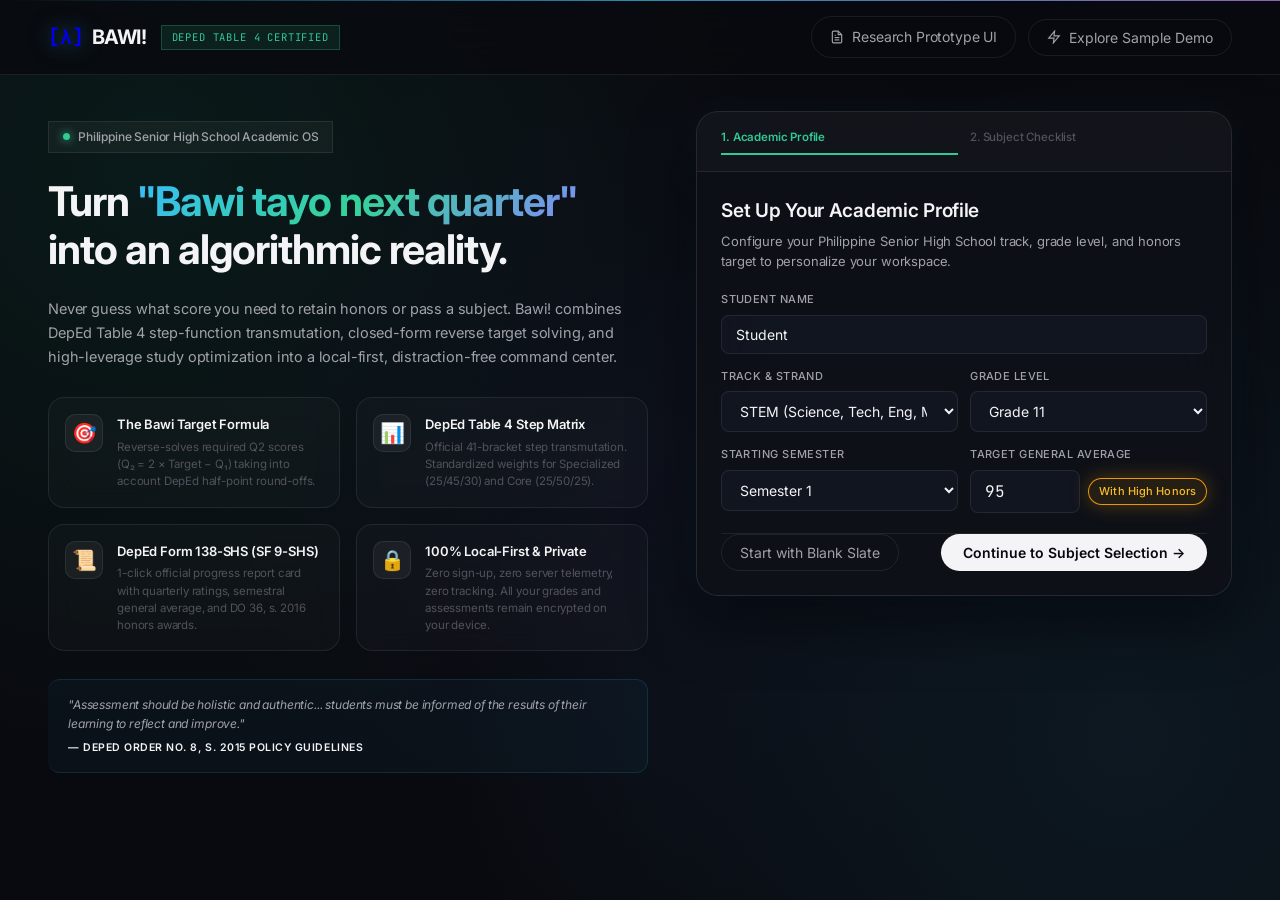
==== commit 14fe37e7: "feat(ci): add GitHub Pages automated deployment workflow and root forwarder" ====
--- a/Bawi!/welcome.html
+++ b/Bawi!/welcome.html
@@ -35,6 +35,10 @@
       </div>
 
       <div class="intro-nav-actions">
+        <a href="prototype.html" class="btn-ghost" title="Open Clean White Research Prototype UI" style="text-decoration:none;">
+          <svg width="14" height="14" viewBox="0 0 24 24" fill="none" stroke="currentColor" stroke-width="2"><path d="M14 2H6a2 2 0 0 0-2 2v16a2 2 0 0 0 2 2h12a2 2 0 0 0 2-2V8z"></path><polyline points="14 2 14 8 20 8"></polyline><line x1="16" y1="13" x2="8" y2="13"></line><line x1="16" y1="17" x2="8" y2="17"></line><polyline points="10 9 9 9 8 9"></polyline></svg>
+          <span>Research Prototype UI</span>
+        </a>
         <button class="btn-ghost" onclick="WelcomeApp.exploreDemo()" title="Load Maria Santos (STEM Track) sample workspace">
           <svg width="14" height="14" viewBox="0 0 24 24" fill="none" stroke="currentColor" stroke-width="2"><polygon points="13 2 3 14 12 14 11 22 21 10 12 10 13 2"/></svg>
           <span>Explore Sample Demo</span>
